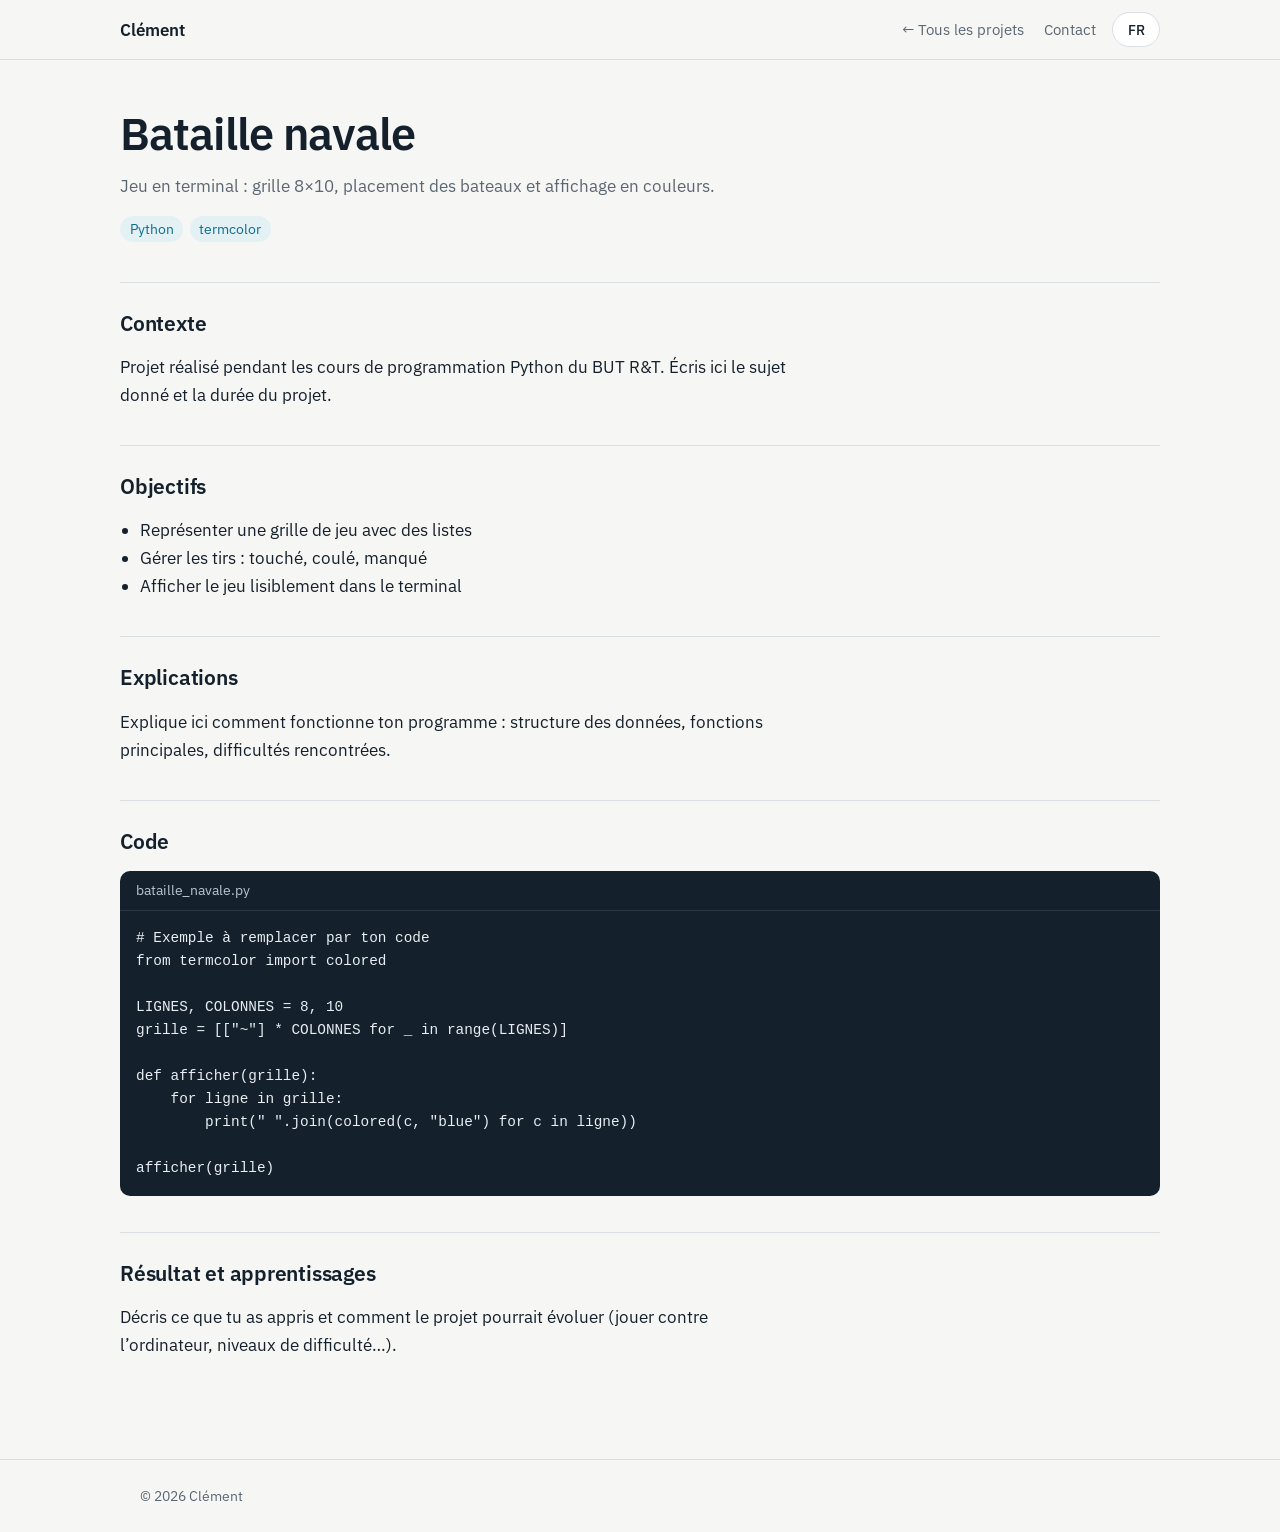
==== projet-bataille-navale.html @ 990f076f "troisième upload" ====
<!DOCTYPE html>
<html lang="fr" data-title-fr="Bataille navale – Clément" data-title-en="Battleship game – Clément">
<head>
<meta charset="utf-8">
<meta name="viewport" content="width=device-width, initial-scale=1">
<title>Bataille navale – Clément</title>
<link rel="preconnect" href="https://fonts.googleapis.com">
<link rel="preconnect" href="https://fonts.gstatic.com" crossorigin>
<link href="https://fonts.googleapis.com/css2?family=IBM+Plex+Sans:wght@400;500;600&display=swap" rel="stylesheet">
<link rel="stylesheet" href="style.css">
</head>
<body>

<header>
  <div class="wrap bar">
    <a class="logo" href="index.html">Clément</a>
    <nav aria-label="Navigation">
      <a href="index.html#projects"><span class="fr">← Tous les projets</span><span class="en">← All projects</span></a>
      <a href="index.html#contact">Contact</a>
    </nav>
    <button id="lang" type="button" aria-label="Passer en anglais / Switch to English">FR</button>
  </div>
</header>

<main class="wrap detail">

  <h1><span class="fr">Bataille navale</span><span class="en">Battleship game</span></h1>
  <p class="lead"><span class="fr">Jeu en terminal : grille 8×10, placement des bateaux et affichage en couleurs.</span><span class="en">Terminal game: 8×10 grid, ship placement and coloured output.</span></p>
  <ul class="tags"><li>Python</li><li>termcolor</li></ul>

  <div class="block">
    <h2><span class="fr">Contexte</span><span class="en">Context</span></h2>
    <p class="fr">Projet réalisé pendant les cours de programmation Python du BUT R&amp;T. Écris ici le sujet donné et la durée du projet.</p>
    <p class="en">Project built during the Python programming classes of the BUT R&amp;T. Write the assignment and duration here.</p>
  </div>

  <div class="block">
    <h2><span class="fr">Objectifs</span><span class="en">Goals</span></h2>
    <ul class="fr">
        <li>Représenter une grille de jeu avec des listes</li>
        <li>Gérer les tirs : touché, coulé, manqué</li>
        <li>Afficher le jeu lisiblement dans le terminal</li>
    </ul>
    <ul class="en">
        <li>Represent a game board with lists</li>
        <li>Handle shots: hit, sunk, missed</li>
        <li>Display the game clearly in the terminal</li>
    </ul>
  </div>

  <div class="block">
    <h2><span class="fr">Explications</span><span class="en">How it works</span></h2>
    <p class="fr">Explique ici comment fonctionne ton programme : structure des données, fonctions principales, difficultés rencontrées.</p>
    <p class="en">Explain here how your program works: data structures, main functions, difficulties you faced.</p>
    <!-- Pour ajouter une capture d’écran : <img src="images/capture.png" alt="Description"> -->
  </div>

  <div class="block">
    <h2>Code</h2>
    <!-- Colle ton code entre <pre><code> et </code></pre>.
         Si ton code contient &lt; ou &amp;, écris &amp;lt; et &amp;amp; à la place. -->
    <figure class="code">
      <figcaption>bataille_navale.py</figcaption>
      <pre><code># Exemple à remplacer par ton code
from termcolor import colored

LIGNES, COLONNES = 8, 10
grille = [["~"] * COLONNES for _ in range(LIGNES)]

def afficher(grille):
    for ligne in grille:
        print(" ".join(colored(c, "blue") for c in ligne))

afficher(grille)</code></pre>
    </figure>
  </div>

  <div class="block">
    <h2><span class="fr">Résultat et apprentissages</span><span class="en">Result and lessons learned</span></h2>
    <p class="fr">Décris ce que tu as appris et comment le projet pourrait évoluer (jouer contre l’ordinateur, niveaux de difficulté…).</p>
    <p class="en">Describe what you learned and how the project could evolve (playing against the computer, difficulty levels…).</p>
  </div>
</main>

<footer>
  <div class="wrap">© <span id="year"></span> Clément</div>
</footer>

<script src="script.js"></script>
</body>
</html>
---- style.css ----
/* ===== Palette : modifie ici les couleurs du site ===== */
:root{
  --paper:#F6F7F5; --card:#FFFFFF; --ink:#14202B; --muted:#5B6773;
  --line:#D9DEE3; --accent:#0F6E8C; --accent-soft:#E3F0F4;
  --maxw:1040px;
}
*{box-sizing:border-box}
html{-webkit-text-size-adjust:100%}
html{scroll-behavior:smooth;scroll-padding-top:5rem}
body{margin:0;background:var(--paper);color:var(--ink);
  font:400 1.0625rem/1.65 "IBM Plex Sans",system-ui,-apple-system,"Segoe UI",sans-serif}
a{color:var(--accent)}
a:focus-visible,button:focus-visible{outline:3px solid var(--accent);outline-offset:3px;border-radius:4px}
.wrap{max-width:var(--maxw);margin:0 auto;padding:0 1.25rem}

/* ===== Langue : un seul texte visible à la fois ===== */
html[lang="fr"] .en{display:none}
html[lang="en"] .fr{display:none}

/* ===== En-tête ===== */
header{position:sticky;top:0;z-index:10;background:rgba(246,247,245,.94);
  backdrop-filter:blur(6px);border-bottom:1px solid var(--line)}
.bar{display:flex;align-items:center;gap:1rem;padding:.75rem 0}
.logo{font-weight:600;text-decoration:none;color:var(--ink)}
nav{display:flex;align-items:center;gap:1.25rem;margin-left:auto}
nav a{text-decoration:none;color:var(--muted);font-size:.95rem}
nav a:hover{color:var(--ink)}
#lang{font:inherit;font-size:.9rem;font-weight:500;cursor:pointer;color:var(--ink);
  background:var(--card);border:1px solid var(--line);border-radius:999px;padding:.3rem .9rem}
#lang:hover{border-color:var(--accent);color:var(--accent)}

/* ===== Accueil ===== */
.hero{display:grid;grid-template-columns:1.2fr 1fr;gap:2rem;align-items:center;padding:4.5rem 0 3.5rem}
.hero h1{font-size:clamp(2.1rem,5vw,3.4rem);line-height:1.1;margin:0 0 1rem;font-weight:600;letter-spacing:-.02em}
.hero p{margin:0 0 1.75rem;color:var(--muted);max-width:34rem}
.btns{display:flex;flex-wrap:wrap;gap:.75rem}
.btn{display:inline-block;padding:.65rem 1.2rem;border-radius:8px;text-decoration:none;font-weight:500;
  border:1px solid var(--accent);color:var(--accent)}
.btn.primary{background:var(--accent);color:#fff}
.btn:hover{filter:brightness(.92)}
.topo{width:100%;height:auto}
.topo line{stroke:var(--line);stroke-width:2}
.topo circle.n{fill:var(--card);stroke:var(--accent);stroke-width:2.5}
.topo circle.hub{fill:var(--accent)}
.topo .packet{fill:var(--accent);offset-path:path("M50 60 L180 120 L250 180");
  animation:go 3.2s ease-in-out infinite}
@keyframes go{from{offset-distance:0%}to{offset-distance:100%}}

/* ===== Sections ===== */
section{padding:3.5rem 0;border-top:1px solid var(--line)}
/* bandes alternées : chaque section est bien séparée de la suivante */
section:nth-of-type(even){background:var(--card)}
h2{font-size:1.6rem;margin:0 0 1.5rem;font-weight:600;letter-spacing:-.01em}
.about p{margin:0 0 1rem;max-width:42rem}

.skills{display:grid;grid-template-columns:repeat(auto-fit,minmax(min(100%,200px),1fr));gap:1.5rem}
.skills h3{font-size:1rem;margin:0 0 .5rem;color:var(--accent)}
.skills ul{margin:0;padding-left:1.1rem;color:var(--muted)}

/* ===== Projets ===== */
.projects{display:grid;grid-template-columns:repeat(auto-fill,minmax(min(100%,290px),1fr));gap:1.25rem}
.project{background:var(--card);border:1px solid var(--line);border-radius:10px;padding:1.4rem;
  display:flex;flex-direction:column}
.project h3{margin:0 0 .5rem;font-size:1.15rem}
.project p{margin:0 0 1rem;color:var(--muted);font-size:1rem}
.tags{list-style:none;margin:auto 0 1rem;padding:0;display:flex;flex-wrap:wrap;gap:.4rem}
.tags li{background:var(--accent-soft);color:var(--accent);font-size:.85rem;padding:.1rem .6rem;border-radius:999px}
.project a{font-weight:500;font-size:.95rem}

/* ===== Contact & pied de page ===== */
.contact ul{list-style:none;margin:0;padding:0;display:grid;gap:.75rem}
.contact li{overflow-wrap:anywhere}
footer{border-top:1px solid var(--line);padding:1.5rem 0;color:var(--muted);font-size:.9rem}

/* ===== Mobile ===== */
@media (max-width:760px){
  html{scroll-padding-top:6.5rem}
  .bar{display:grid;grid-template-columns:1fr auto;grid-template-areas:"logo lang" "nav nav";
    gap:.25rem 1rem;padding:.6rem 0 0}
  .logo{grid-area:logo;font-size:1.1rem}
  #lang{grid-area:lang;min-width:3rem;min-height:2.5rem}
  nav{grid-area:nav;margin:0;gap:1.5rem;overflow-x:auto;white-space:nowrap;scrollbar-width:none}
  nav::-webkit-scrollbar{display:none}
  nav a{padding:.6rem 0;font-size:1rem}
  .hero{grid-template-columns:1fr;gap:1.5rem;padding:2rem 0 2.5rem}
  .topo{max-width:260px;margin:0 auto;order:-1}
  .hero h1{font-size:2rem}
  .btns .btn{flex:1 1 100%;text-align:center;padding:.8rem 1rem}
  section{padding:2.5rem 0}
  h2{font-size:1.4rem;margin-bottom:1.25rem}
  .project{padding:1.2rem}
}
/* ===== Page détail d'un projet ===== */
.detail{padding:3rem 0 4rem}
.detail h1{font-size:clamp(1.9rem,4.5vw,2.8rem);line-height:1.15;margin:0 0 .75rem;font-weight:600;letter-spacing:-.02em}
.lead{color:var(--muted);max-width:42rem;margin:0 0 1rem}
.detail .tags{margin:0 0 2.5rem}
.block{margin:0 0 2.25rem;padding-top:1.5rem;border-top:1px solid var(--line)}
.block h2{font-size:1.3rem;margin:0 0 .75rem}
.block p,.block ul{max-width:42rem;margin:0 0 1rem}
.block ul{padding-left:1.25rem}
.code{margin:0 0 1rem;border-radius:10px;overflow:hidden;background:#14202B}
.code figcaption{padding:.5rem 1rem;font-size:.85rem;color:#B8C4CE;border-bottom:1px solid #2A3846}
.code pre{margin:0;padding:1rem;overflow-x:auto;color:#E8EEF2;
  font:400 .9rem/1.6 ui-monospace,SFMono-Regular,Menlo,Consolas,monospace;tab-size:4}
.detail img{max-width:100%;height:auto;border-radius:8px;border:1px solid var(--line)}
@media (max-width:760px){.detail{padding:2rem 0 3rem}.code pre{font-size:.82rem}}
@media (prefers-reduced-motion:reduce){.topo .packet{animation:none;offset-distance:50%}}
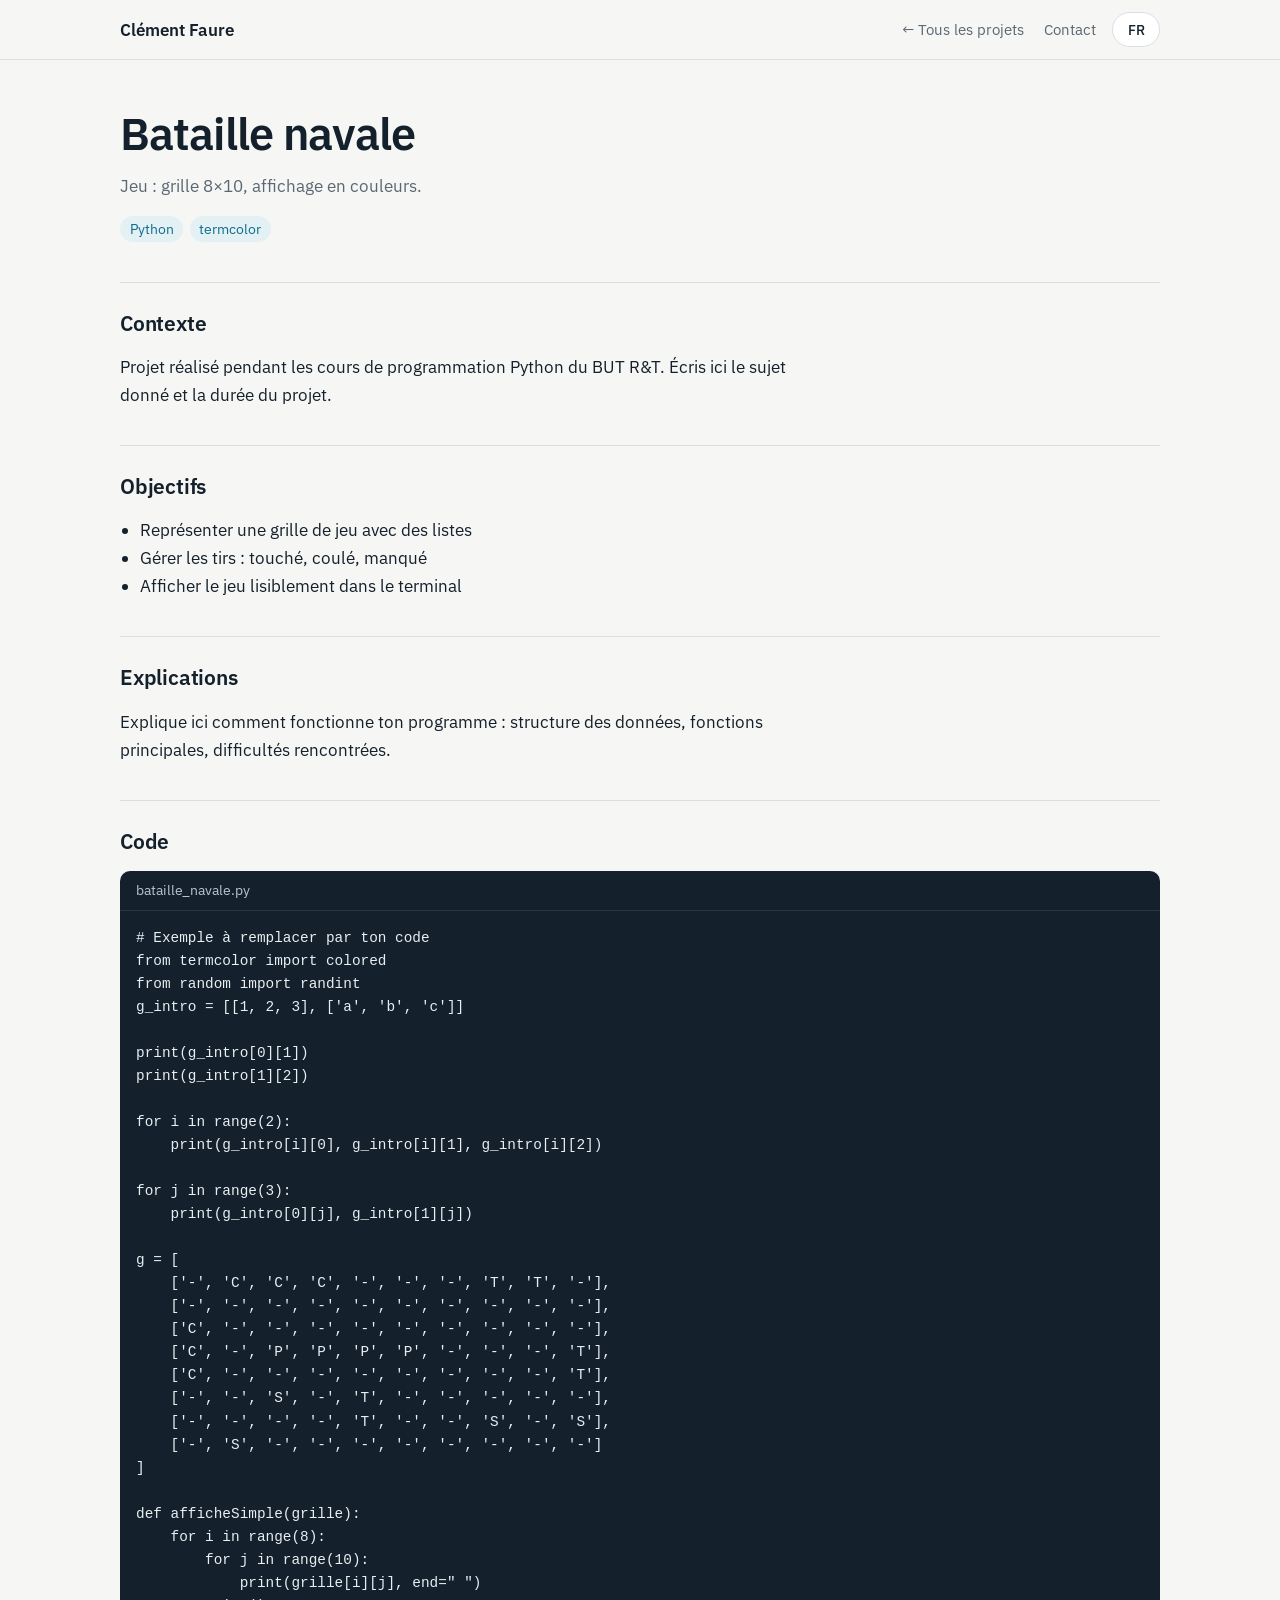
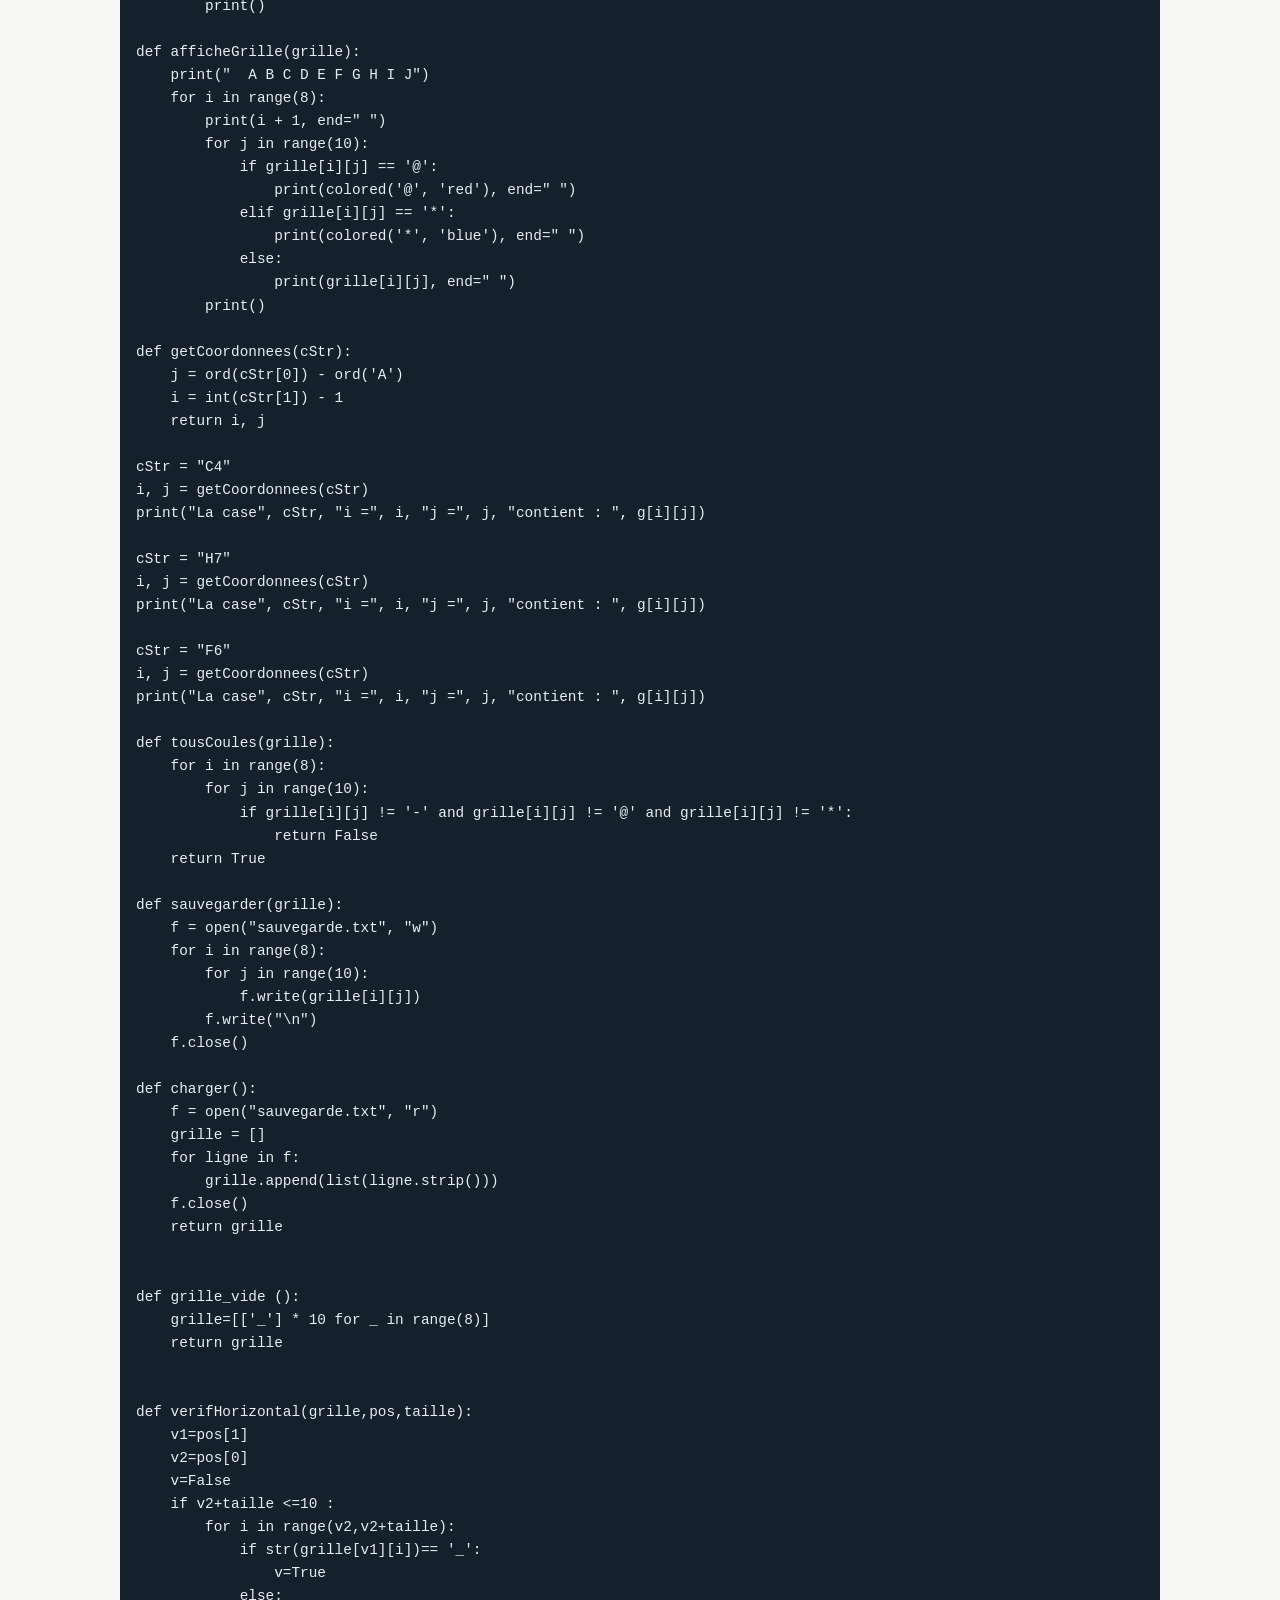
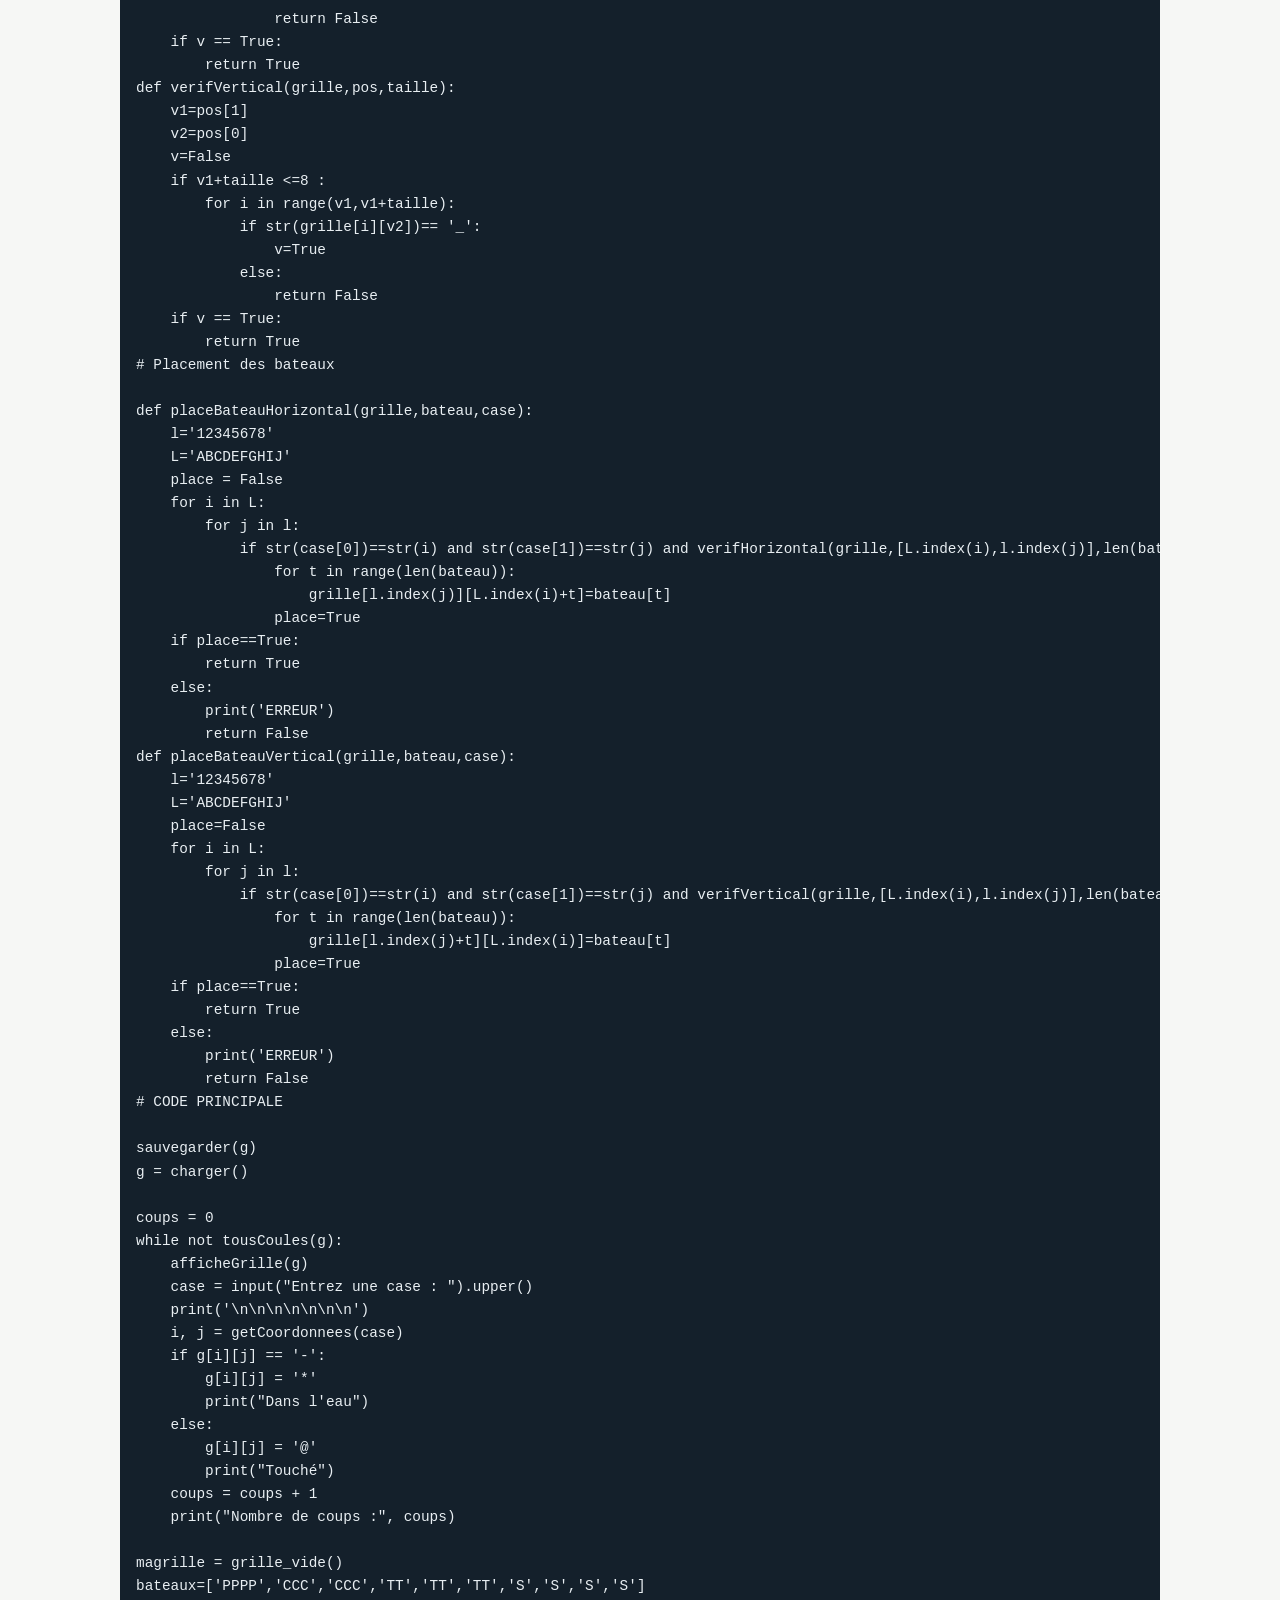
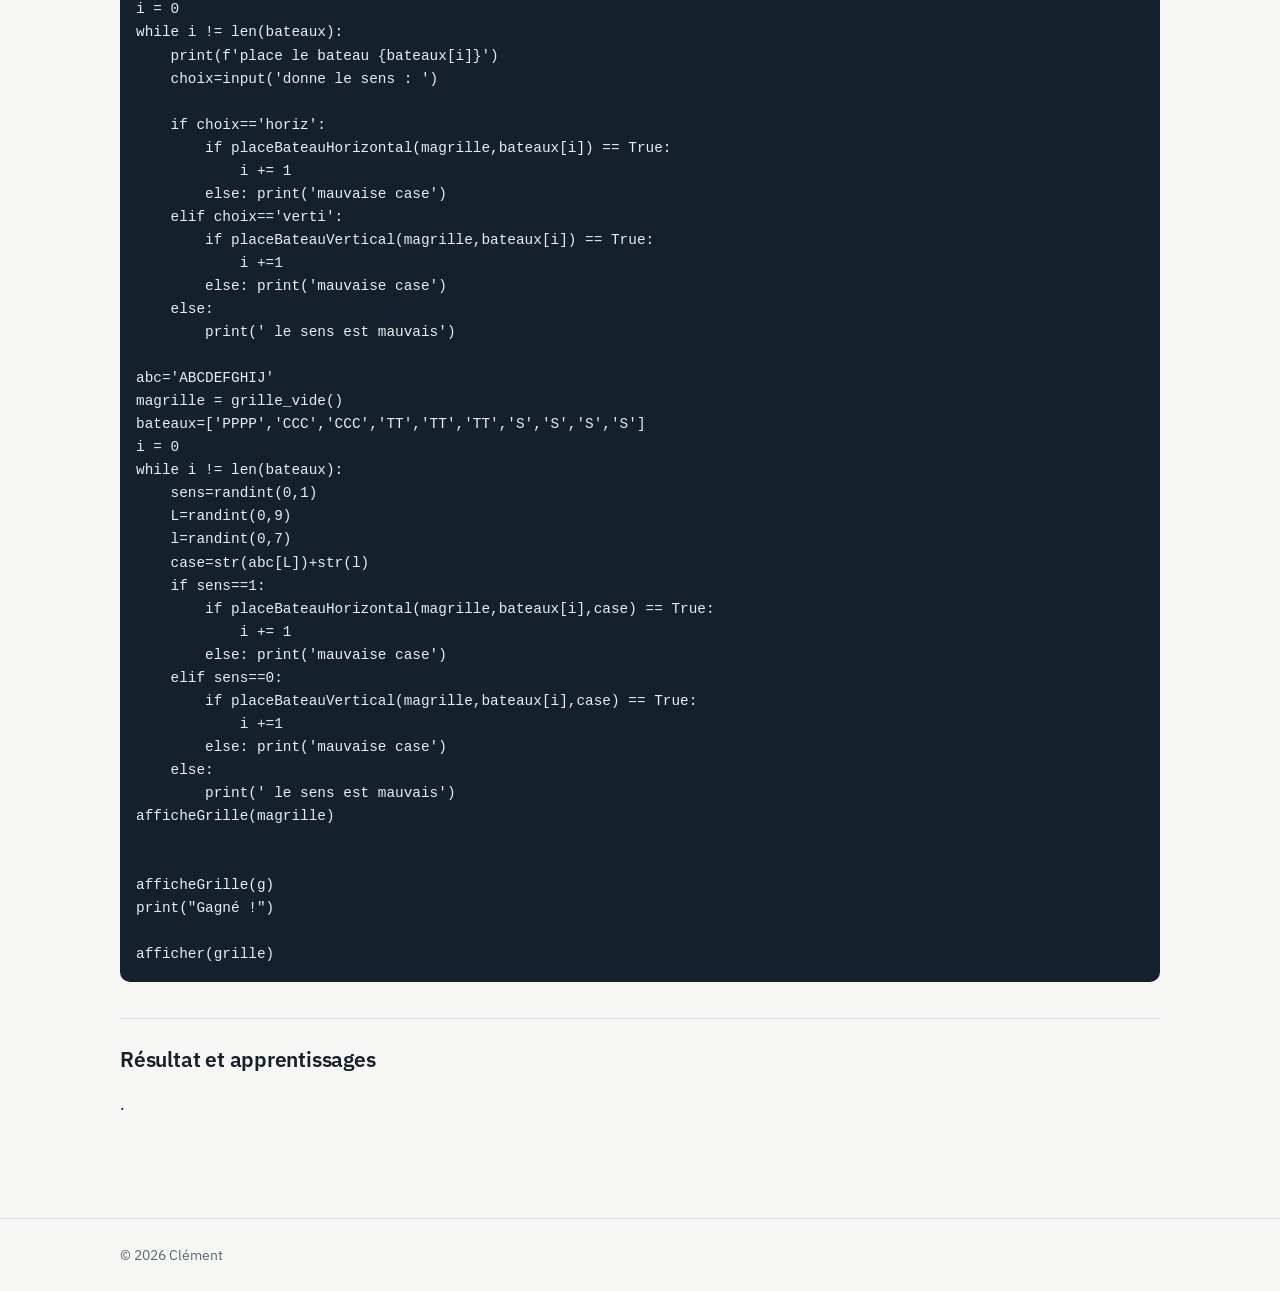
==== commit 0687f7ca: "Revise project title and description in HTML Updated the project description and improved code examp" ====
--- a/projet-bataille-navale.html
+++ b/projet-bataille-navale.html
@@ -13,7 +13,7 @@
 
 <header>
   <div class="wrap bar">
-    <a class="logo" href="index.html">Clément</a>
+    <a class="logo" href="index.html">Clément Faure</a>
     <nav aria-label="Navigation">
       <a href="index.html#projects"><span class="fr">← Tous les projets</span><span class="en">← All projects</span></a>
       <a href="index.html#contact">Contact</a>
@@ -25,7 +25,7 @@
 <main class="wrap detail">
 
   <h1><span class="fr">Bataille navale</span><span class="en">Battleship game</span></h1>
-  <p class="lead"><span class="fr">Jeu en terminal : grille 8×10, placement des bateaux et affichage en couleurs.</span><span class="en">Terminal game: 8×10 grid, ship placement and coloured output.</span></p>
+  <p class="lead"><span class="fr">Jeu : grille 8×10, affichage en couleurs.</span><span class="en">Terminal game: 8×10 grid,coloured output.</span></p>
   <ul class="tags"><li>Python</li><li>termcolor</li></ul>
 
   <div class="block">
@@ -63,13 +63,212 @@
       <figcaption>bataille_navale.py</figcaption>
       <pre><code># Exemple à remplacer par ton code
 from termcolor import colored
-
-LIGNES, COLONNES = 8, 10
-grille = [["~"] * COLONNES for _ in range(LIGNES)]
-
-def afficher(grille):
-    for ligne in grille:
-        print(" ".join(colored(c, "blue") for c in ligne))
+from random import randint
+g_intro = [[1, 2, 3], ['a', 'b', 'c']]
+
+print(g_intro[0][1])
+print(g_intro[1][2])
+
+for i in range(2):
+    print(g_intro[i][0], g_intro[i][1], g_intro[i][2])
+
+for j in range(3):
+    print(g_intro[0][j], g_intro[1][j])
+
+g = [
+    ['-', 'C', 'C', 'C', '-', '-', '-', 'T', 'T', '-'],
+    ['-', '-', '-', '-', '-', '-', '-', '-', '-', '-'],
+    ['C', '-', '-', '-', '-', '-', '-', '-', '-', '-'],
+    ['C', '-', 'P', 'P', 'P', 'P', '-', '-', '-', 'T'],
+    ['C', '-', '-', '-', '-', '-', '-', '-', '-', 'T'],
+    ['-', '-', 'S', '-', 'T', '-', '-', '-', '-', '-'],
+    ['-', '-', '-', '-', 'T', '-', '-', 'S', '-', 'S'],
+    ['-', 'S', '-', '-', '-', '-', '-', '-', '-', '-']
+]
+
+def afficheSimple(grille):
+    for i in range(8):
+        for j in range(10):
+            print(grille[i][j], end=" ")
+        print()
+
+def afficheGrille(grille):
+    print("  A B C D E F G H I J")
+    for i in range(8):
+        print(i + 1, end=" ")
+        for j in range(10):
+            if grille[i][j] == '@':
+                print(colored('@', 'red'), end=" ")
+            elif grille[i][j] == '*':
+                print(colored('*', 'blue'), end=" ")
+            else:
+                print(grille[i][j], end=" ")
+        print()
+
+def getCoordonnees(cStr):
+    j = ord(cStr[0]) - ord('A')
+    i = int(cStr[1]) - 1
+    return i, j
+
+cStr = "C4"
+i, j = getCoordonnees(cStr)
+print("La case", cStr, "i =", i, "j =", j, "contient : ", g[i][j])
+
+cStr = "H7"
+i, j = getCoordonnees(cStr)
+print("La case", cStr, "i =", i, "j =", j, "contient : ", g[i][j])
+
+cStr = "F6"
+i, j = getCoordonnees(cStr)
+print("La case", cStr, "i =", i, "j =", j, "contient : ", g[i][j])
+
+def tousCoules(grille):
+    for i in range(8):
+        for j in range(10):
+            if grille[i][j] != '-' and grille[i][j] != '@' and grille[i][j] != '*':
+                return False
+    return True
+
+def sauvegarder(grille):
+    f = open("sauvegarde.txt", "w")
+    for i in range(8):
+        for j in range(10):
+            f.write(grille[i][j])
+        f.write("\n")
+    f.close()
+
+def charger():
+    f = open("sauvegarde.txt", "r")
+    grille = []
+    for ligne in f:
+        grille.append(list(ligne.strip()))
+    f.close()
+    return grille
+    
+    
+def grille_vide ():
+    grille=[['_'] * 10 for _ in range(8)]
+    return grille
+
+
+def verifHorizontal(grille,pos,taille):
+    v1=pos[1]
+    v2=pos[0]
+    v=False
+    if v2+taille <=10 :
+        for i in range(v2,v2+taille):
+            if str(grille[v1][i])== '_':
+                v=True
+            else: 
+                return False
+    if v == True:
+        return True
+def verifVertical(grille,pos,taille):
+    v1=pos[1]
+    v2=pos[0]
+    v=False
+    if v1+taille <=8 :
+        for i in range(v1,v1+taille):
+            if str(grille[i][v2])== '_':
+                v=True
+            else: 
+                return False
+    if v == True:
+        return True
+# Placement des bateaux
+
+def placeBateauHorizontal(grille,bateau,case):
+    l='12345678'
+    L='ABCDEFGHIJ'
+    place = False
+    for i in L:
+        for j in l:
+            if str(case[0])==str(i) and str(case[1])==str(j) and verifHorizontal(grille,[L.index(i),l.index(j)],len(bateau))==True:
+                for t in range(len(bateau)):
+                    grille[l.index(j)][L.index(i)+t]=bateau[t]
+                place=True
+    if place==True:
+        return True
+    else:
+        print('ERREUR')
+        return False
+def placeBateauVertical(grille,bateau,case):
+    l='12345678'
+    L='ABCDEFGHIJ'
+    place=False
+    for i in L:
+        for j in l:
+            if str(case[0])==str(i) and str(case[1])==str(j) and verifVertical(grille,[L.index(i),l.index(j)],len(bateau))==True:
+                for t in range(len(bateau)):
+                    grille[l.index(j)+t][L.index(i)]=bateau[t]
+                place=True
+    if place==True:
+        return True
+    else:
+        print('ERREUR')
+        return False
+# CODE PRINCIPALE
+
+sauvegarder(g)
+g = charger()
+
+coups = 0
+while not tousCoules(g):
+    afficheGrille(g)
+    case = input("Entrez une case : ").upper()
+    print('\n\n\n\n\n\n\n')
+    i, j = getCoordonnees(case)
+    if g[i][j] == '-':
+        g[i][j] = '*'
+        print("Dans l'eau")
+    else:
+        g[i][j] = '@'
+        print("Touché")
+    coups = coups + 1
+    print("Nombre de coups :", coups)
+
+magrille = grille_vide()
+bateaux=['PPPP','CCC','CCC','TT','TT','TT','S','S','S','S']
+i = 0
+while i != len(bateaux):
+    print(f'place le bateau {bateaux[i]}')
+    choix=input('donne le sens : ')
+    
+    if choix=='horiz':
+        if placeBateauHorizontal(magrille,bateaux[i]) == True:
+            i += 1
+        else: print('mauvaise case')
+    elif choix=='verti':
+        if placeBateauVertical(magrille,bateaux[i]) == True:
+            i +=1
+        else: print('mauvaise case')
+    else:
+        print(' le sens est mauvais')
+
+abc='ABCDEFGHIJ'
+magrille = grille_vide()
+bateaux=['PPPP','CCC','CCC','TT','TT','TT','S','S','S','S']
+i = 0
+while i != len(bateaux):
+    sens=randint(0,1)
+    L=randint(0,9)
+    l=randint(0,7)
+    case=str(abc[L])+str(l)
+    if sens==1:
+        if placeBateauHorizontal(magrille,bateaux[i],case) == True:
+            i += 1
+        else: print('mauvaise case')
+    elif sens==0:
+        if placeBateauVertical(magrille,bateaux[i],case) == True:
+            i +=1
+        else: print('mauvaise case')
+    else:
+        print(' le sens est mauvais')   
+afficheGrille(magrille)
+
+
+afficheGrille(g)
+print("Gagné !")
 
 afficher(grille)</code></pre>
     </figure>
@@ -77,7 +276,7 @@
 
   <div class="block">
     <h2><span class="fr">Résultat et apprentissages</span><span class="en">Result and lessons learned</span></h2>
-    <p class="fr">Décris ce que tu as appris et comment le projet pourrait évoluer (jouer contre l’ordinateur, niveaux de difficulté…).</p>
+    <p class="fr">.</p>
     <p class="en">Describe what you learned and how the project could evolve (playing against the computer, difficulty levels…).</p>
   </div>
 </main>
--- a/style.css
+++ b/style.css
@@ -2,7 +2,7 @@
 :root{
   --paper:#F6F7F5; --card:#FFFFFF; --ink:#14202B; --muted:#5B6773;
   --line:#D9DEE3; --accent:#0F6E8C; --accent-soft:#E3F0F4;
-  --maxw:1040px;
+  --maxw:1040px; --gutter:1.25rem;
 }
 *{box-sizing:border-box}
 html{-webkit-text-size-adjust:100%}
@@ -11,7 +11,7 @@
   font:400 1.0625rem/1.65 "IBM Plex Sans",system-ui,-apple-system,"Segoe UI",sans-serif}
 a{color:var(--accent)}
 a:focus-visible,button:focus-visible{outline:3px solid var(--accent);outline-offset:3px;border-radius:4px}
-.wrap{max-width:var(--maxw);margin:0 auto;padding:0 1.25rem}
+.wrap{width:min(var(--maxw),100% - 2 * var(--gutter));margin-inline:auto;padding-inline:0}
 
 /* ===== Langue : un seul texte visible à la fois ===== */
 html[lang="fr"] .en{display:none}
@@ -20,7 +20,7 @@
 /* ===== En-tête ===== */
 header{position:sticky;top:0;z-index:10;background:rgba(246,247,245,.94);
   backdrop-filter:blur(6px);border-bottom:1px solid var(--line)}
-.bar{display:flex;align-items:center;gap:1rem;padding:.75rem 0}
+.bar{display:flex;align-items:center;gap:1rem;padding-block:.75rem}
 .logo{font-weight:600;text-decoration:none;color:var(--ink)}
 nav{display:flex;align-items:center;gap:1.25rem;margin-left:auto}
 nav a{text-decoration:none;color:var(--muted);font-size:.95rem}
@@ -30,7 +30,7 @@
 #lang:hover{border-color:var(--accent);color:var(--accent)}
 
 /* ===== Accueil ===== */
-.hero{display:grid;grid-template-columns:1.2fr 1fr;gap:2rem;align-items:center;padding:4.5rem 0 3.5rem}
+.hero{display:grid;grid-template-columns:1.2fr 1fr;gap:2rem;align-items:center;padding-block:4.5rem 3.5rem}
 .hero h1{font-size:clamp(2.1rem,5vw,3.4rem);line-height:1.1;margin:0 0 1rem;font-weight:600;letter-spacing:-.02em}
 .hero p{margin:0 0 1.75rem;color:var(--muted);max-width:34rem}
 .btns{display:flex;flex-wrap:wrap;gap:.75rem}
@@ -55,7 +55,14 @@
 
 .skills{display:grid;grid-template-columns:repeat(auto-fit,minmax(min(100%,200px),1fr));gap:1.5rem}
 .skills h3{font-size:1rem;margin:0 0 .5rem;color:var(--accent)}
-.skills ul{margin:0;padding-left:1.1rem;color:var(--muted)}
+.skills ul{margin:0;padding:0;list-style:none}
+.skills li{display:flex;flex-direction:column;gap:.35rem;margin:0 0 .9rem;color:var(--ink);font-size:1rem}
+.legend{margin:-.75rem 0 1.5rem;color:var(--muted);font-size:.95rem}
+/* 5 points de niveau : --lvl (0 à 5) est défini dans le HTML */
+.dots{display:block;width:5.5rem;height:.6rem;
+  background:linear-gradient(to right,var(--accent) calc(var(--lvl) * 20%),#CBD3DA 0);
+  -webkit-mask:radial-gradient(circle closest-side,#000 96%,transparent 100%) 0 0/20% 100% repeat-x;
+  mask:radial-gradient(circle closest-side,#000 96%,transparent 100%) 0 0/20% 100% repeat-x}
 
 /* ===== Projets ===== */
 .projects{display:grid;grid-template-columns:repeat(auto-fill,minmax(min(100%,290px),1fr));gap:1.25rem}
@@ -74,24 +81,30 @@
 
 /* ===== Mobile ===== */
 @media (max-width:760px){
+  :root{--gutter:1.75rem}
+  body{font-size:1rem;line-height:1.6;overflow-wrap:break-word}
+  p,li{hyphens:auto}
   html{scroll-padding-top:6.5rem}
   .bar{display:grid;grid-template-columns:1fr auto;grid-template-areas:"logo lang" "nav nav";
-    gap:.25rem 1rem;padding:.6rem 0 0}
+    gap:.25rem 1rem;padding-block:.6rem 0}
   .logo{grid-area:logo;font-size:1.1rem}
   #lang{grid-area:lang;min-width:3rem;min-height:2.5rem}
-  nav{grid-area:nav;margin:0;gap:1.5rem;overflow-x:auto;white-space:nowrap;scrollbar-width:none}
-  nav::-webkit-scrollbar{display:none}
-  nav a{padding:.6rem 0;font-size:1rem}
-  .hero{grid-template-columns:1fr;gap:1.5rem;padding:2rem 0 2.5rem}
+  nav{grid-area:nav;margin:0;flex-wrap:wrap;gap:0 1.25rem}
+  nav a{padding:.55rem 0;font-size:1rem}
+  .hero{grid-template-columns:1fr;gap:1.5rem;padding-block:2rem 2.5rem}
   .topo{max-width:260px;margin:0 auto;order:-1}
-  .hero h1{font-size:2rem}
+  .hero h1{font-size:1.9rem}
+  .hero p{font-size:1.05rem}
+  .skills h3,.project h3{font-size:1.1rem}
+  .skills{gap:1.25rem}
+  footer{font-size:.85rem}
   .btns .btn{flex:1 1 100%;text-align:center;padding:.8rem 1rem}
   section{padding:2.5rem 0}
   h2{font-size:1.4rem;margin-bottom:1.25rem}
   .project{padding:1.2rem}
 }
 /* ===== Page détail d'un projet ===== */
-.detail{padding:3rem 0 4rem}
+.detail{padding-block:3rem 4rem}
 .detail h1{font-size:clamp(1.9rem,4.5vw,2.8rem);line-height:1.15;margin:0 0 .75rem;font-weight:600;letter-spacing:-.02em}
 .lead{color:var(--muted);max-width:42rem;margin:0 0 1rem}
 .detail .tags{margin:0 0 2.5rem}
@@ -104,5 +117,30 @@
 .code pre{margin:0;padding:1rem;overflow-x:auto;color:#E8EEF2;
   font:400 .9rem/1.6 ui-monospace,SFMono-Regular,Menlo,Consolas,monospace;tab-size:4}
 .detail img{max-width:100%;height:auto;border-radius:8px;border:1px solid var(--line)}
-@media (max-width:760px){.detail{padding:2rem 0 3rem}.code pre{font-size:.82rem}}
-@media (prefers-reduced-motion:reduce){.topo .packet{animation:none;offset-distance:50%}}
+@media (max-width:760px){.detail{padding-block:2rem 3rem}.code pre{font-size:.82rem}}
+/* ===== Animations des boutons (déclenchées par script.js) ===== */
+.btn,#lang{position:relative;overflow:hidden;-webkit-tap-highlight-color:transparent;
+  transition:transform .15s ease,box-shadow .2s ease,background-color .2s,border-color .2s,color .2s}
+.btn:hover,#lang:hover{transform:translateY(-2px);box-shadow:0 6px 16px rgba(15,110,140,.18)}
+.btn:active,#lang:active{transform:scale(.96);box-shadow:none}
+.ripple{position:absolute;border-radius:50%;background:currentColor;opacity:.25;
+  transform:scale(0);animation:ripple .55s ease-out;pointer-events:none}
+.btn.primary .ripple{background:#fff;opacity:.4}
+@keyframes ripple{to{transform:scale(1);opacity:0}}
+#lang.flip{animation:flip .4s ease}
+@keyframes flip{0%{transform:rotateX(0)}50%{transform:rotateX(90deg)}100%{transform:rotateX(0)}}
+body.swap main{animation:swap .4s ease}
+@keyframes swap{from{opacity:.15;transform:translateY(6px)}to{opacity:1;transform:none}}
+.project a::after{content:" →";display:inline-block;transition:transform .2s ease}
+.project a:hover::after{transform:translateX(4px)}
+nav a{position:relative}
+nav a::after{content:"";position:absolute;left:0;right:0;bottom:.25rem;height:2px;background:var(--accent);
+  transform:scaleX(0);transform-origin:left;transition:transform .25s ease}
+nav a:hover::after{transform:scaleX(1)}
+@media (prefers-reduced-motion:reduce){
+  .btn,#lang,.project a::after,nav a::after{transition:none}
+  .btn:hover,#lang:hover,.btn:active,#lang:active{transform:none}
+  .ripple{display:none}
+  #lang.flip,body.swap main{animation:none}
+}
+@media (prefers-reduced-motion:reduce){.topo .packet{animation:none;offset-distance:50%}}
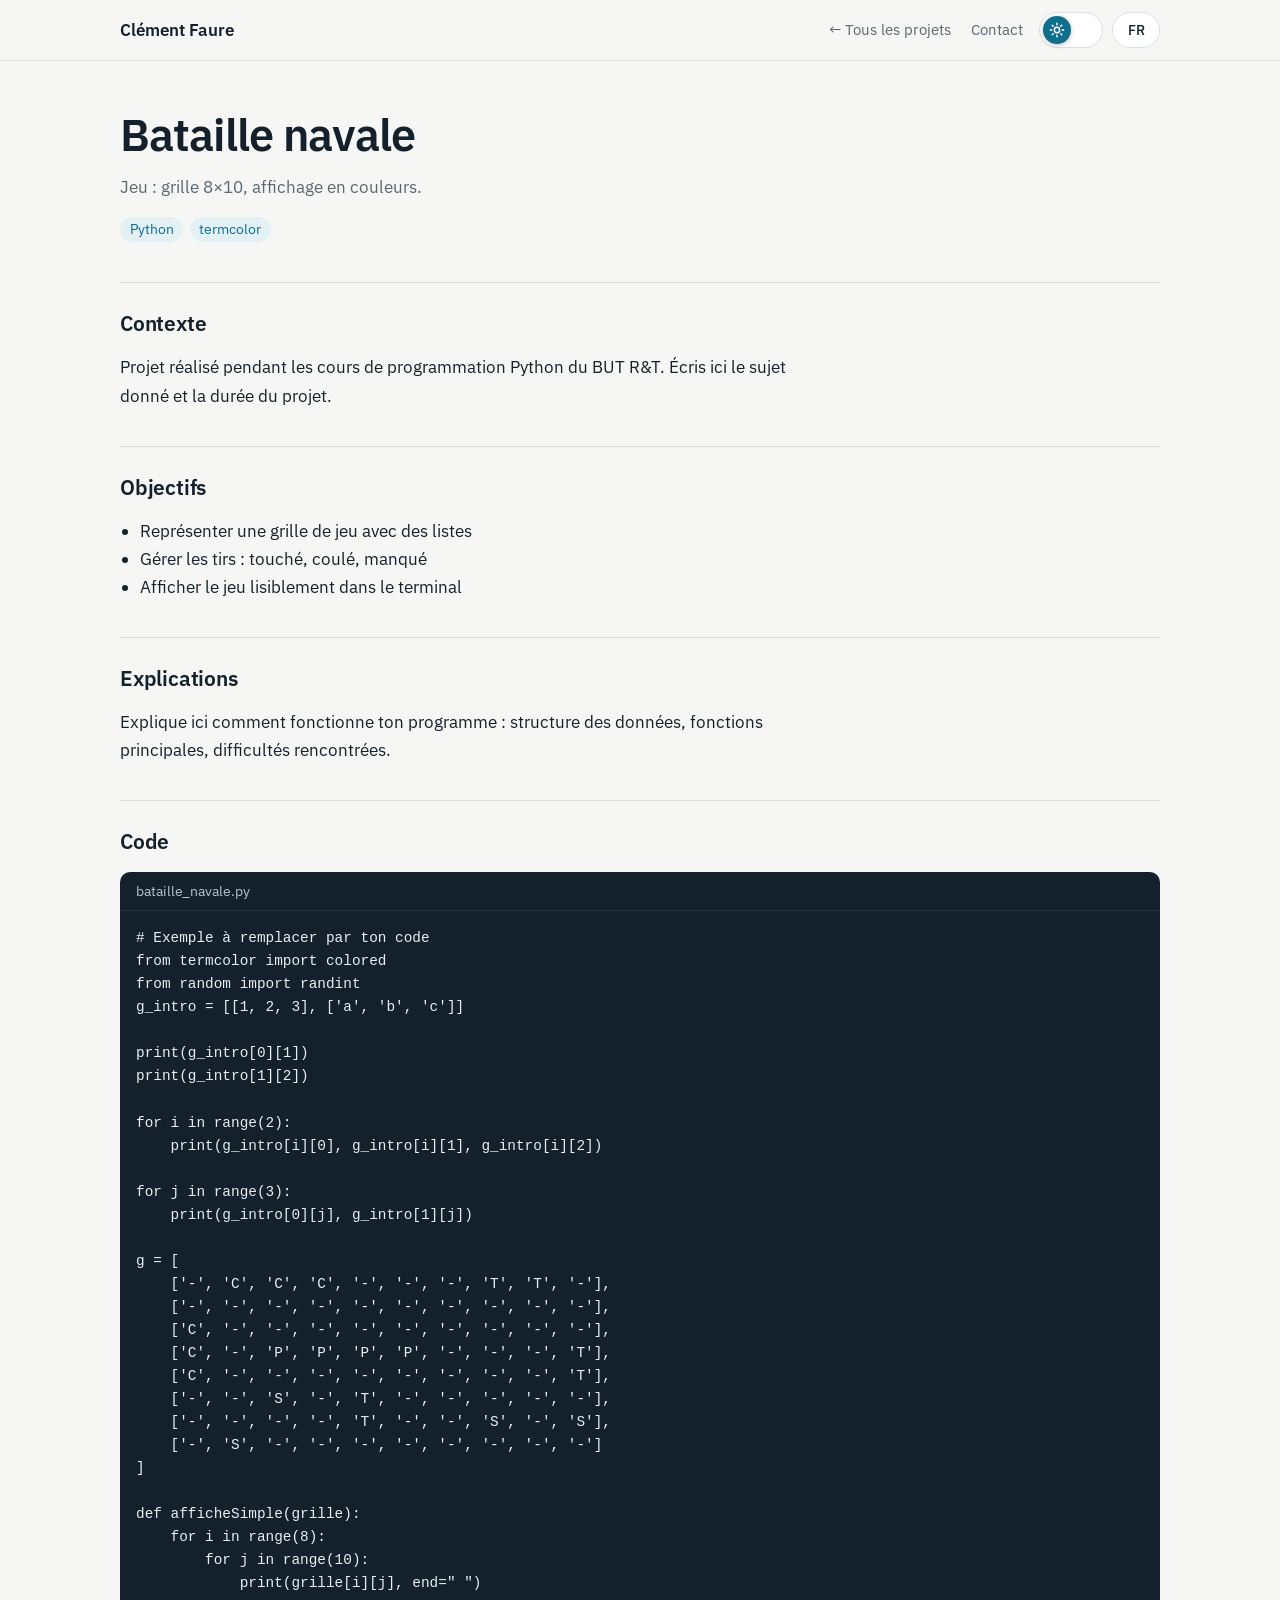
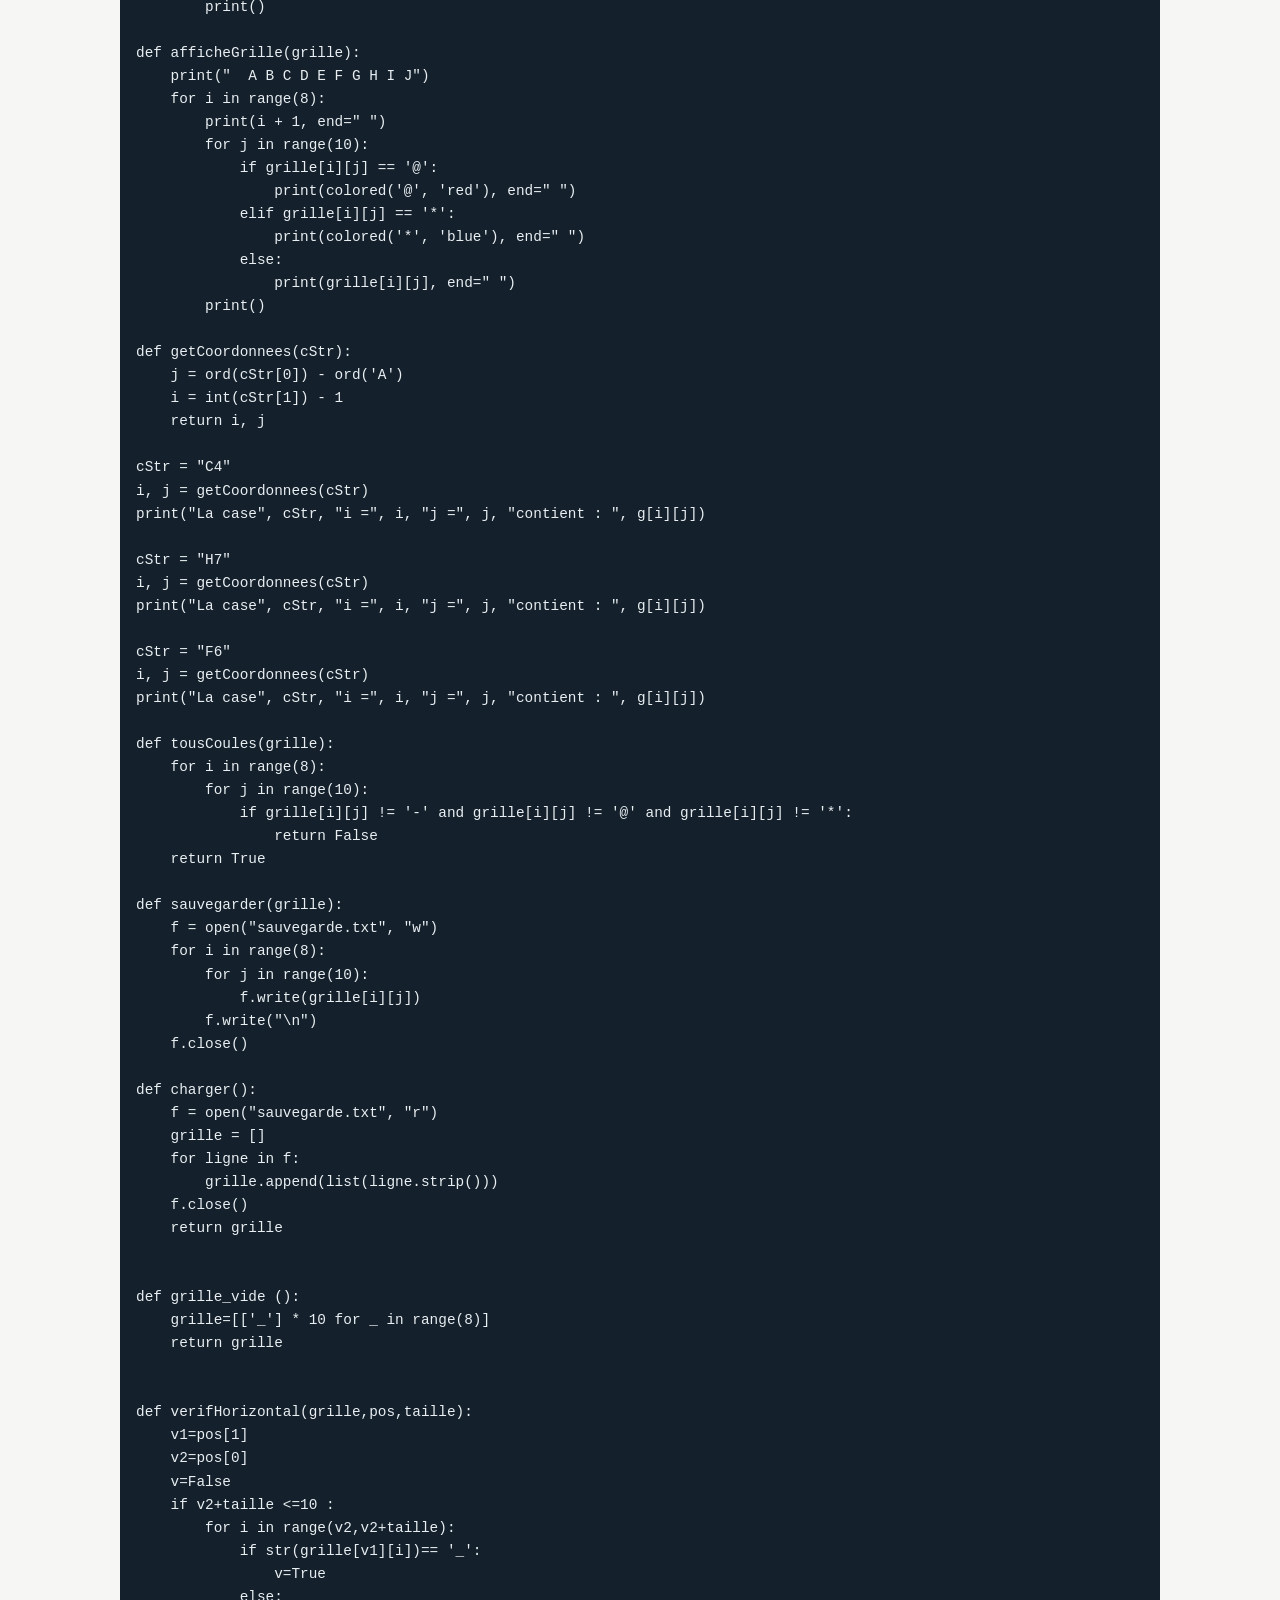
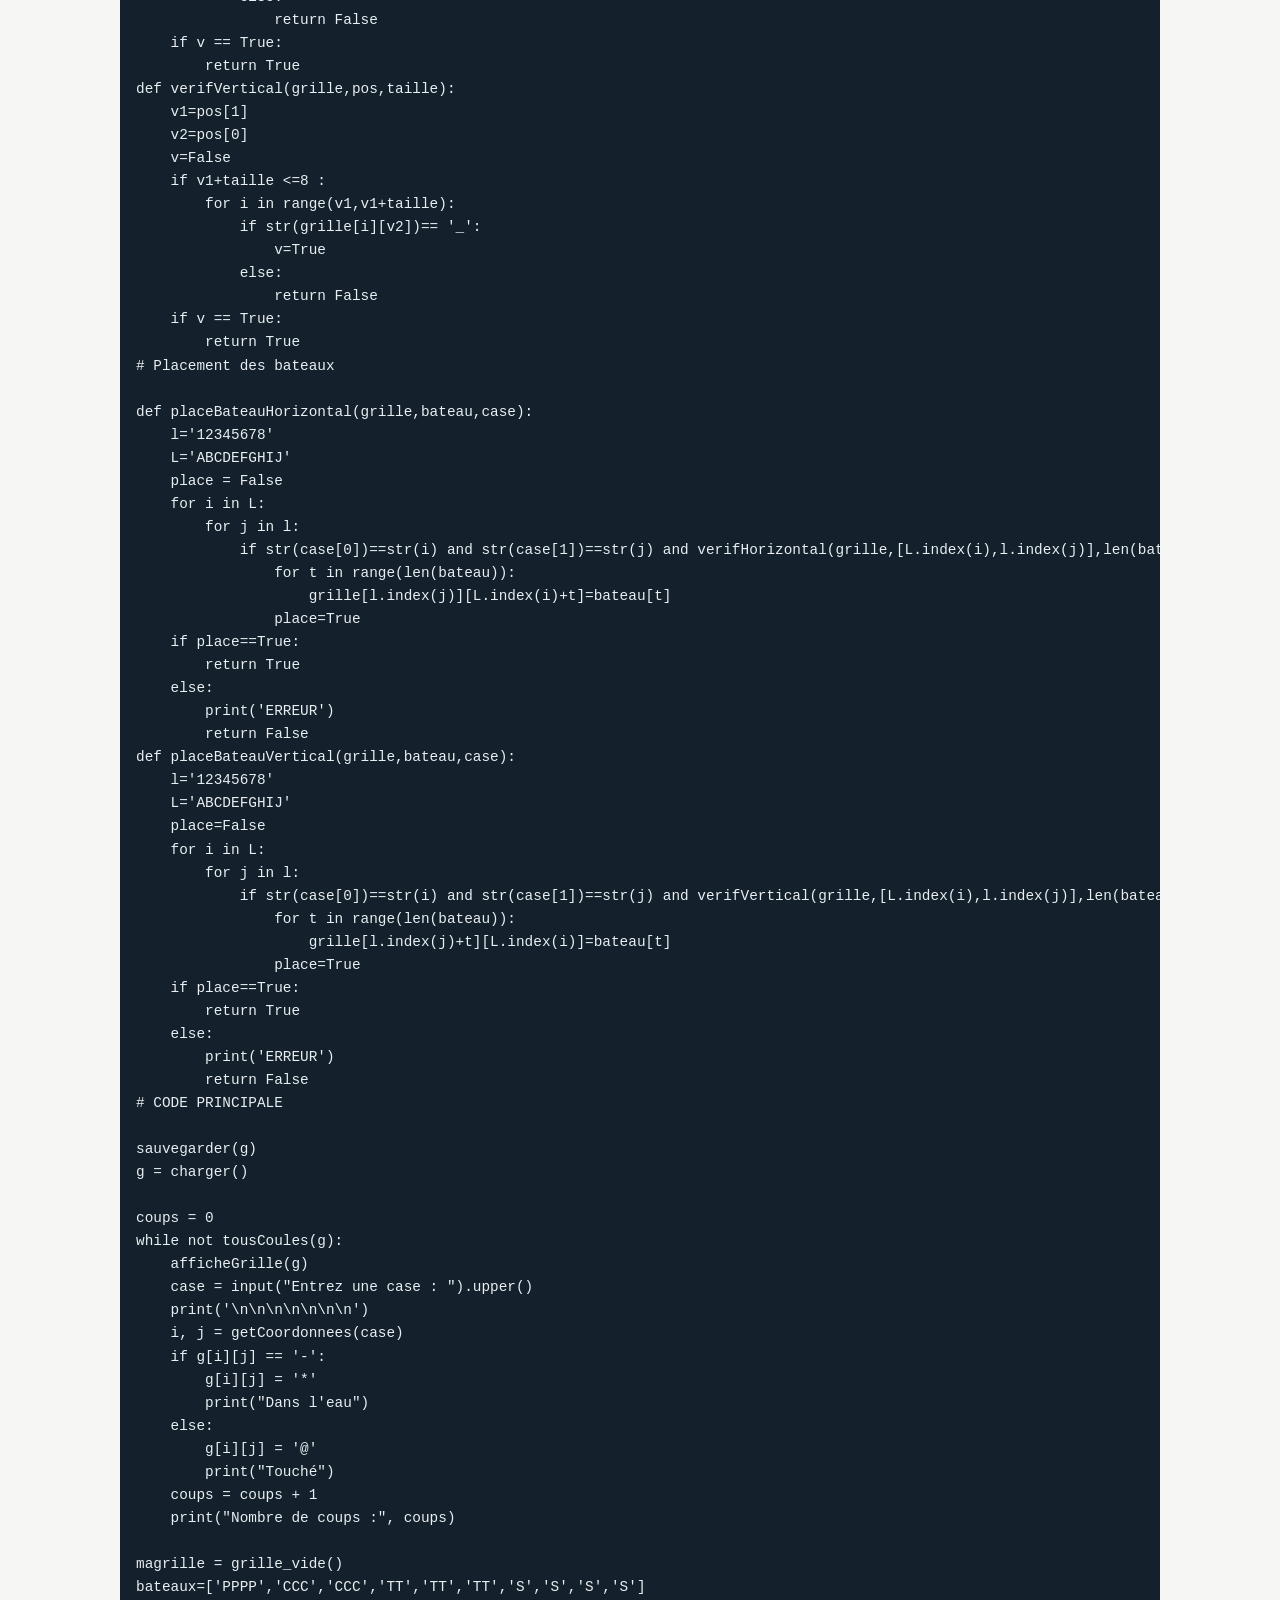
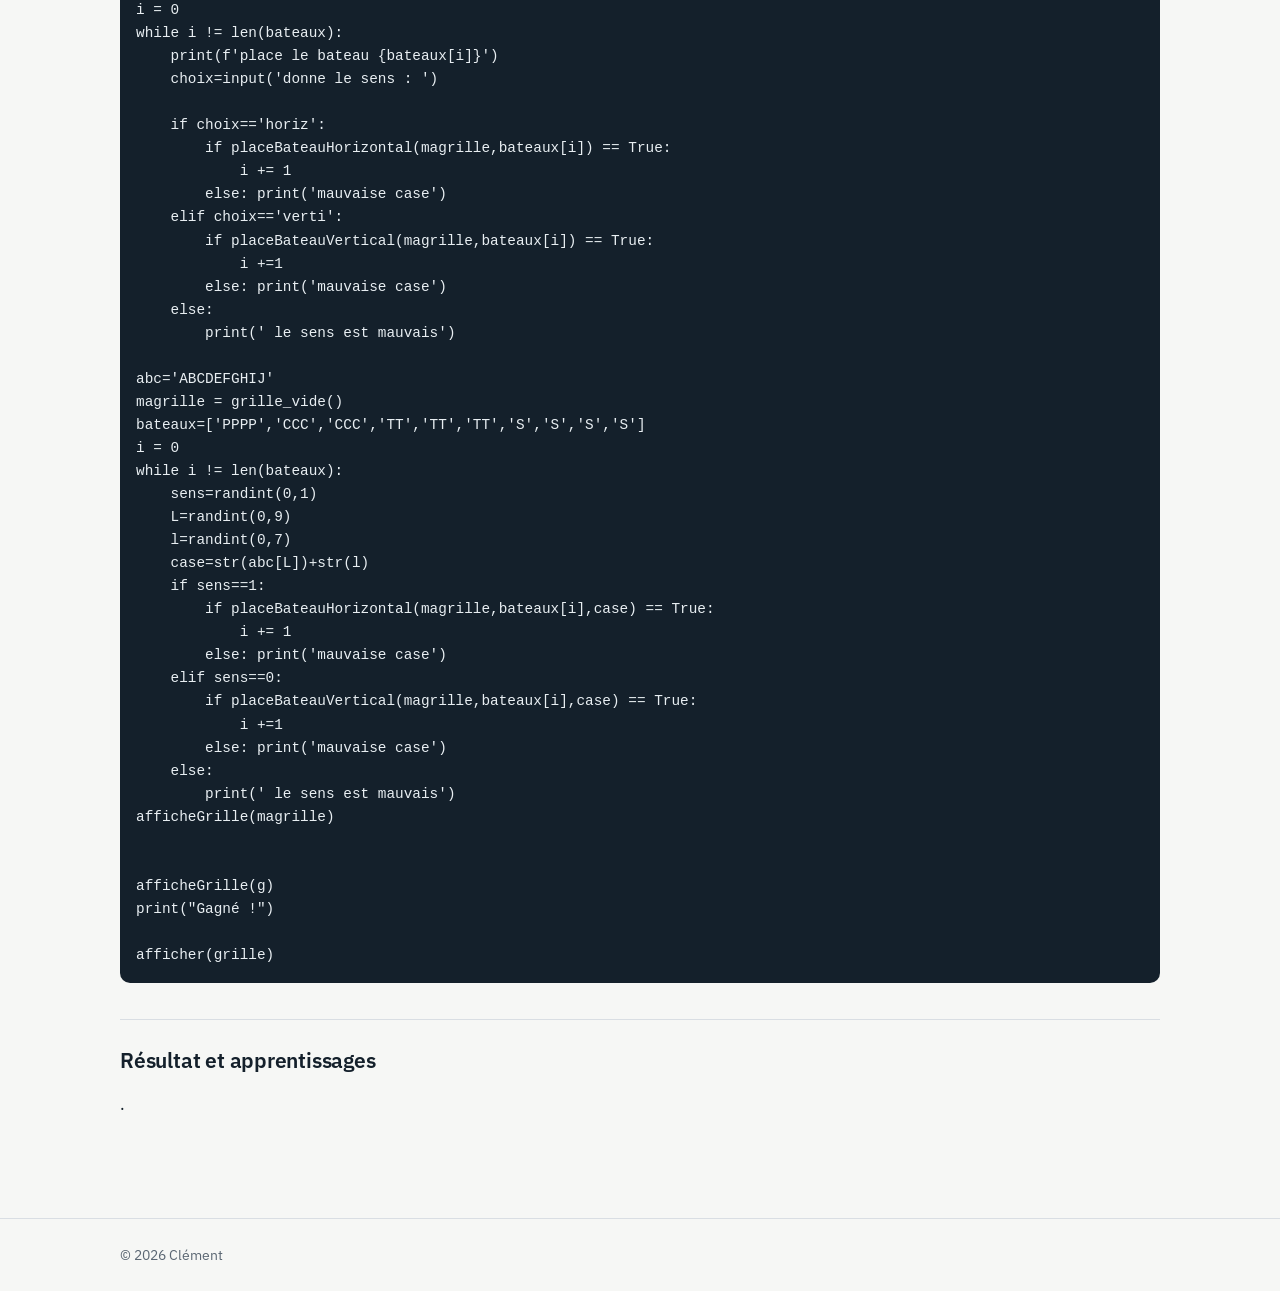
==== commit 32f27937: "Normalement le site est fini plus qu'a remplir" ====
--- a/projet-bataille-navale.html
+++ b/projet-bataille-navale.html
@@ -287,4 +287,4 @@
 
 <script src="script.js"></script>
 </body>
-</html>
+</html>
--- a/style.css
+++ b/style.css
@@ -3,6 +3,7 @@
   --paper:#F6F7F5; --card:#FFFFFF; --ink:#14202B; --muted:#5B6773;
   --line:#D9DEE3; --accent:#0F6E8C; --accent-soft:#E3F0F4;
   --maxw:1040px; --gutter:1.25rem;
+  --track:#CBD3DA; --header-bg:rgba(246,247,245,.94); --code-bg:#14202B; --on-accent:#FFFFFF;
 }
 *{box-sizing:border-box}
 html{-webkit-text-size-adjust:100%}
@@ -18,7 +19,7 @@
 html[lang="en"] .fr{display:none}
 
 /* ===== En-tête ===== */
-header{position:sticky;top:0;z-index:10;background:rgba(246,247,245,.94);
+header{position:sticky;top:0;z-index:10;background:var(--header-bg);
   backdrop-filter:blur(6px);border-bottom:1px solid var(--line)}
 .bar{display:flex;align-items:center;gap:1rem;padding-block:.75rem}
 .logo{font-weight:600;text-decoration:none;color:var(--ink)}
@@ -36,15 +37,18 @@
 .btns{display:flex;flex-wrap:wrap;gap:.75rem}
 .btn{display:inline-block;padding:.65rem 1.2rem;border-radius:8px;text-decoration:none;font-weight:500;
   border:1px solid var(--accent);color:var(--accent)}
-.btn.primary{background:var(--accent);color:#fff}
+.btn.primary{background:var(--accent);color:var(--on-accent)}
 .btn:hover{filter:brightness(.92)}
 .topo{width:100%;height:auto}
-.topo line{stroke:var(--line);stroke-width:2}
+.topo line{stroke:var(--line);stroke-width:2;transition:stroke .4s ease}
+.topo line.lit{stroke:var(--accent)}
 .topo circle.n{fill:var(--card);stroke:var(--accent);stroke-width:2.5}
 .topo circle.hub{fill:var(--accent)}
-.topo .packet{fill:var(--accent);offset-path:path("M50 60 L180 120 L250 180");
-  animation:go 3.2s ease-in-out infinite}
-@keyframes go{from{offset-distance:0%}to{offset-distance:100%}}
+/* les paquets sont déplacés au hasard par script.js (invisibles tant que le script n'a pas démarré) */
+.topo .packet{fill:var(--accent);opacity:0;transition:opacity .3s ease}
+.topo .ping{fill:none;stroke:var(--accent);stroke-width:2;transform-box:fill-box;transform-origin:center;
+  pointer-events:none;animation:ping .9s ease-out forwards}
+@keyframes ping{from{transform:scale(1);opacity:.7}to{transform:scale(2.6);opacity:0}}
 
 /* ===== Sections ===== */
 section{padding:3.5rem 0;border-top:1px solid var(--line)}
@@ -60,7 +64,7 @@
 .legend{margin:-.75rem 0 1.5rem;color:var(--muted);font-size:.95rem}
 /* 5 points de niveau : --lvl (0 à 5) est défini dans le HTML */
 .dots{display:block;width:5.5rem;height:.6rem;
-  background:linear-gradient(to right,var(--accent) calc(var(--lvl) * 20%),#CBD3DA 0);
+  background:linear-gradient(to right,var(--accent) calc(var(--lvl) * 20%),var(--track) 0);
   -webkit-mask:radial-gradient(circle closest-side,#000 96%,transparent 100%) 0 0/20% 100% repeat-x;
   mask:radial-gradient(circle closest-side,#000 96%,transparent 100%) 0 0/20% 100% repeat-x}
 
@@ -78,6 +82,26 @@
 .contact ul{list-style:none;margin:0;padding:0;display:grid;gap:.75rem}
 .contact li{overflow-wrap:anywhere}
 footer{border-top:1px solid var(--line);padding:1.5rem 0;color:var(--muted);font-size:.9rem}
+
+/* ===== Contact ===== */
+.contact-intro{margin:-.5rem 0 1.5rem;color:var(--muted);max-width:36rem}
+.contact-row{display:flex;flex-wrap:wrap;gap:1rem;align-items:stretch}
+.mail-card{flex:2 1 280px;display:flex;flex-direction:column;align-items:flex-start;gap:.65rem;
+  background:var(--accent-soft);border:1px solid var(--accent);border-radius:14px;padding:1.25rem 1.5rem}
+.mail-label{display:flex;align-items:center;gap:.5rem;color:var(--muted);font-size:.95rem}
+.mail-addr{font-size:clamp(1.1rem,4.8vw,1.6rem);font-weight:600;line-height:1.3;overflow-wrap:anywhere;
+  text-decoration:none;color:var(--accent)}
+.mail-addr:hover{text-decoration:underline;text-underline-offset:4px}
+.copy{position:relative;overflow:hidden;font:inherit;font-size:.9rem;font-weight:500;cursor:pointer;
+  color:var(--accent);background:var(--card);border:1px solid var(--accent);border-radius:999px;padding:.4rem 1.1rem;
+  -webkit-tap-highlight-color:transparent;transition:background-color .2s,color .2s,transform .15s}
+.copy:active{transform:scale(.96)}
+.copy .done{display:none}
+.copy.copied{background:var(--accent);color:var(--on-accent)}
+.copy.copied .lbl{display:none}
+.copy.copied .done{display:inline}
+.btn.linkedin{flex:1 1 220px;display:flex;align-items:center;justify-content:center;gap:.65rem;
+  background:#0A66C2;border-color:#0A66C2;color:#fff;font-size:1.05rem;border-radius:14px;padding:1.25rem 1.5rem}
 
 /* ===== Mobile ===== */
 @media (max-width:760px){
@@ -102,6 +126,8 @@
   section{padding:2.5rem 0}
   h2{font-size:1.4rem;margin-bottom:1.25rem}
   .project{padding:1.2rem}
+  .mail-card{padding:1.1rem}
+  .btn.linkedin{padding:1.05rem}
 }
 /* ===== Page détail d'un projet ===== */
 .detail{padding-block:3rem 4rem}
@@ -112,7 +138,7 @@
 .block h2{font-size:1.3rem;margin:0 0 .75rem}
 .block p,.block ul{max-width:42rem;margin:0 0 1rem}
 .block ul{padding-left:1.25rem}
-.code{margin:0 0 1rem;border-radius:10px;overflow:hidden;background:#14202B}
+.code{margin:0 0 1rem;border-radius:10px;overflow:hidden;background:var(--code-bg)}
 .code figcaption{padding:.5rem 1rem;font-size:.85rem;color:#B8C4CE;border-bottom:1px solid #2A3846}
 .code pre{margin:0;padding:1rem;overflow-x:auto;color:#E8EEF2;
   font:400 .9rem/1.6 ui-monospace,SFMono-Regular,Menlo,Consolas,monospace;tab-size:4}
@@ -125,7 +151,7 @@
 .btn:active,#lang:active{transform:scale(.96);box-shadow:none}
 .ripple{position:absolute;border-radius:50%;background:currentColor;opacity:.25;
   transform:scale(0);animation:ripple .55s ease-out;pointer-events:none}
-.btn.primary .ripple{background:#fff;opacity:.4}
+.btn.primary .ripple{background:var(--on-accent);opacity:.4}
 @keyframes ripple{to{transform:scale(1);opacity:0}}
 #lang.flip{animation:flip .4s ease}
 @keyframes flip{0%{transform:rotateX(0)}50%{transform:rotateX(90deg)}100%{transform:rotateX(0)}}
@@ -143,4 +169,4 @@
   .ripple{display:none}
   #lang.flip,body.swap main{animation:none}
 }
-@media (prefers-reduced-motion:reduce){.topo .packet{animation:none;offset-distance:50%}}+
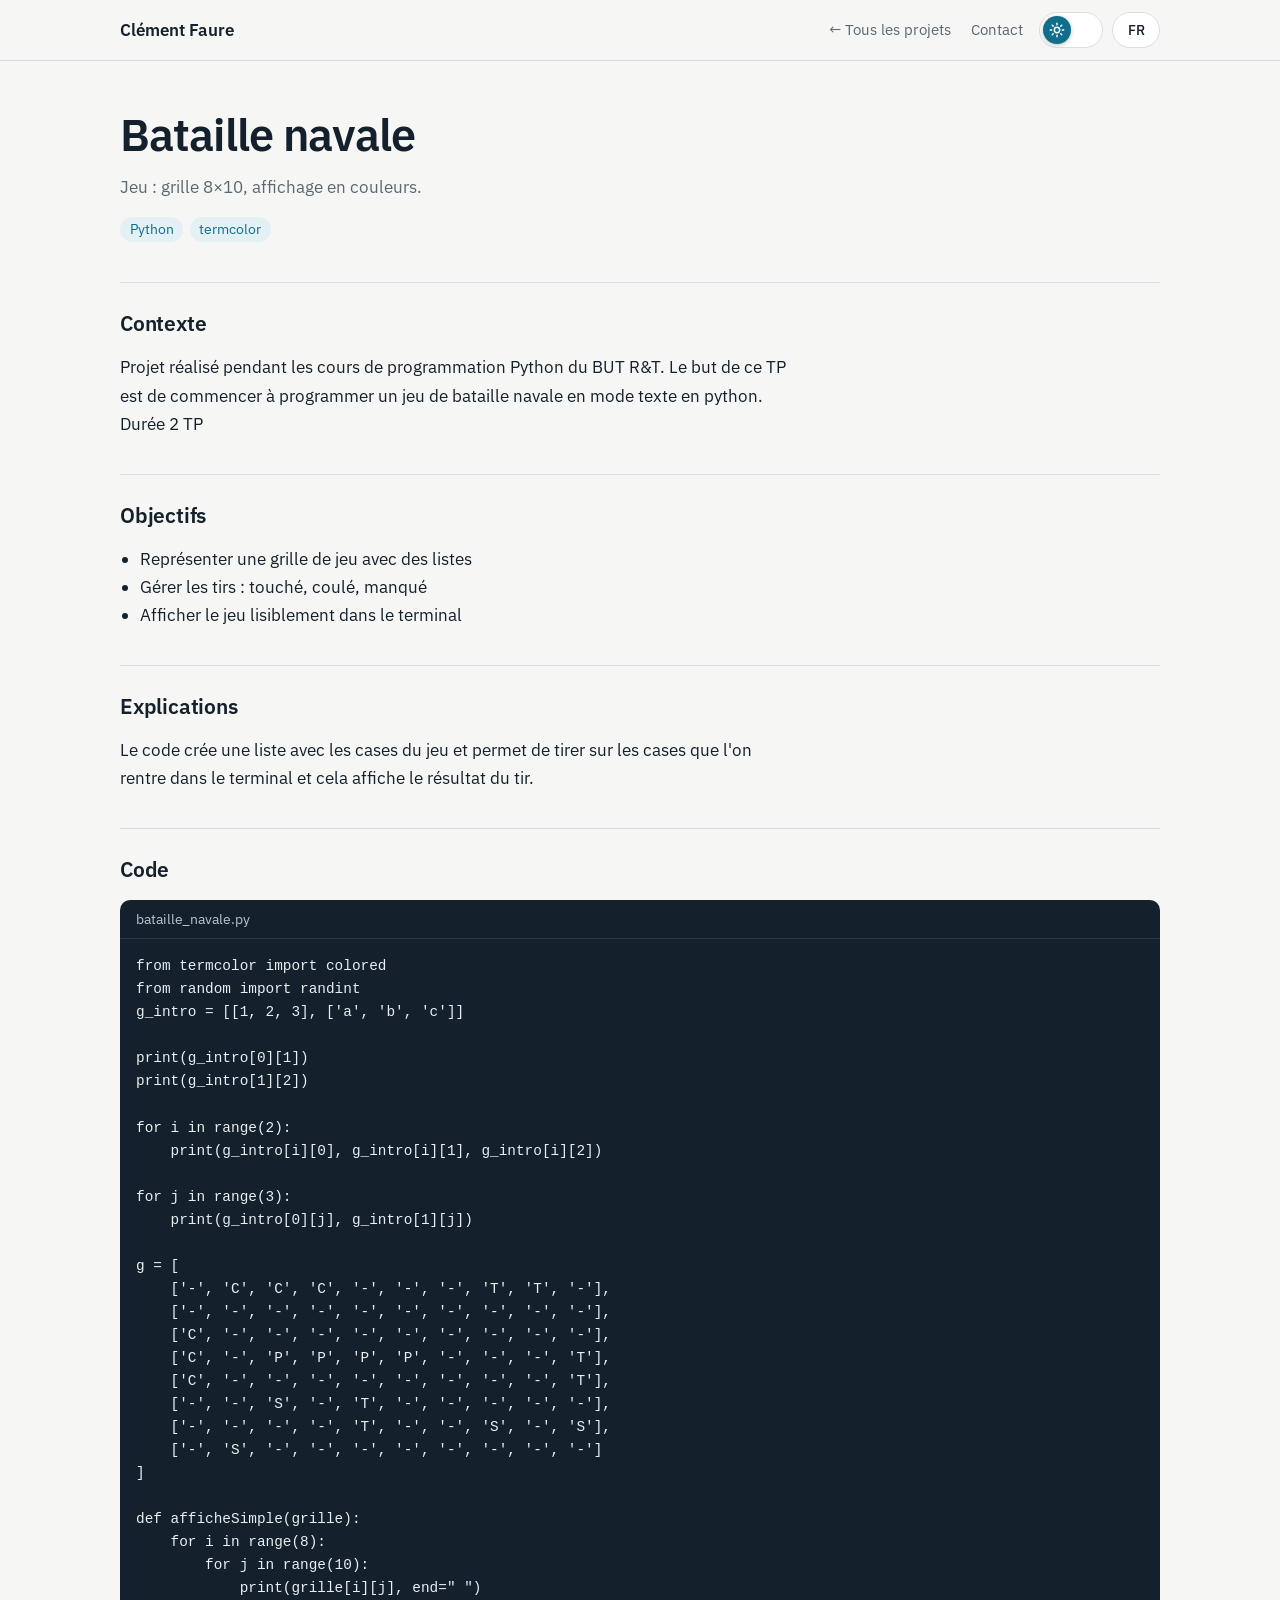
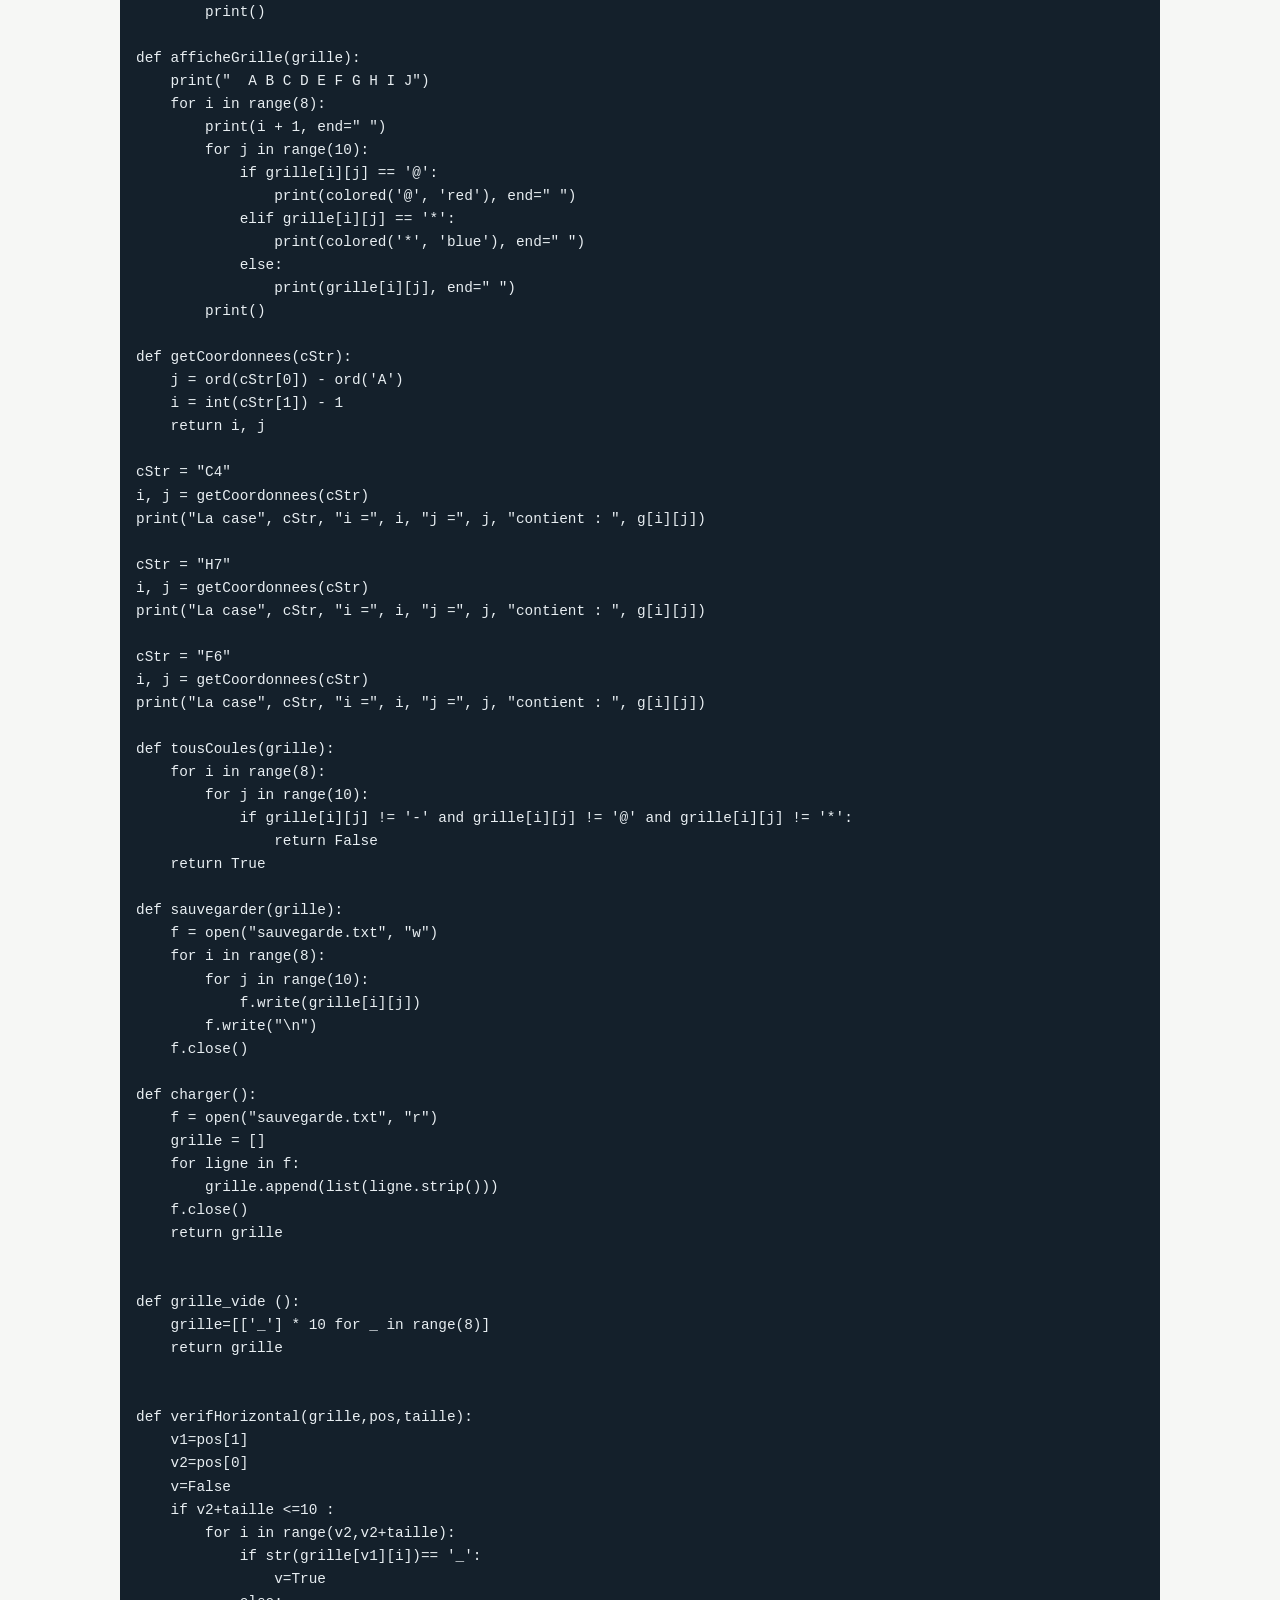
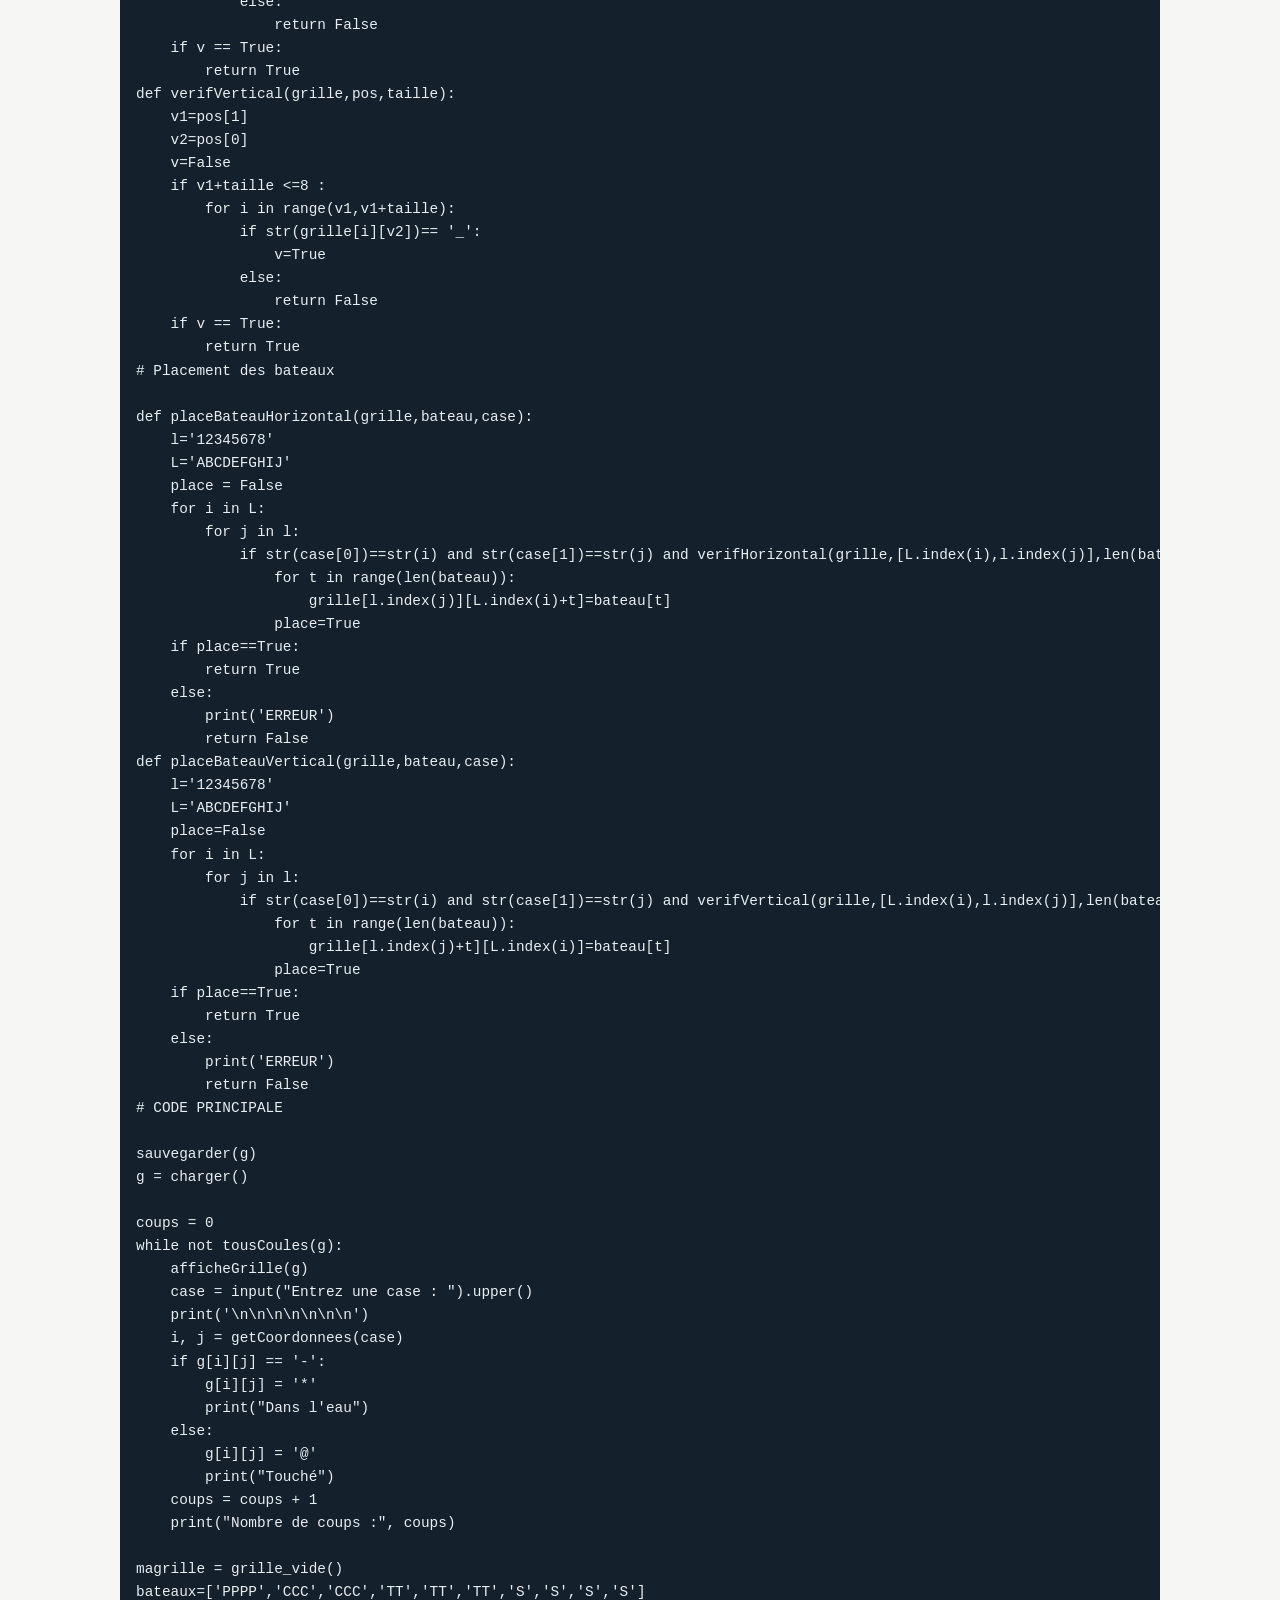
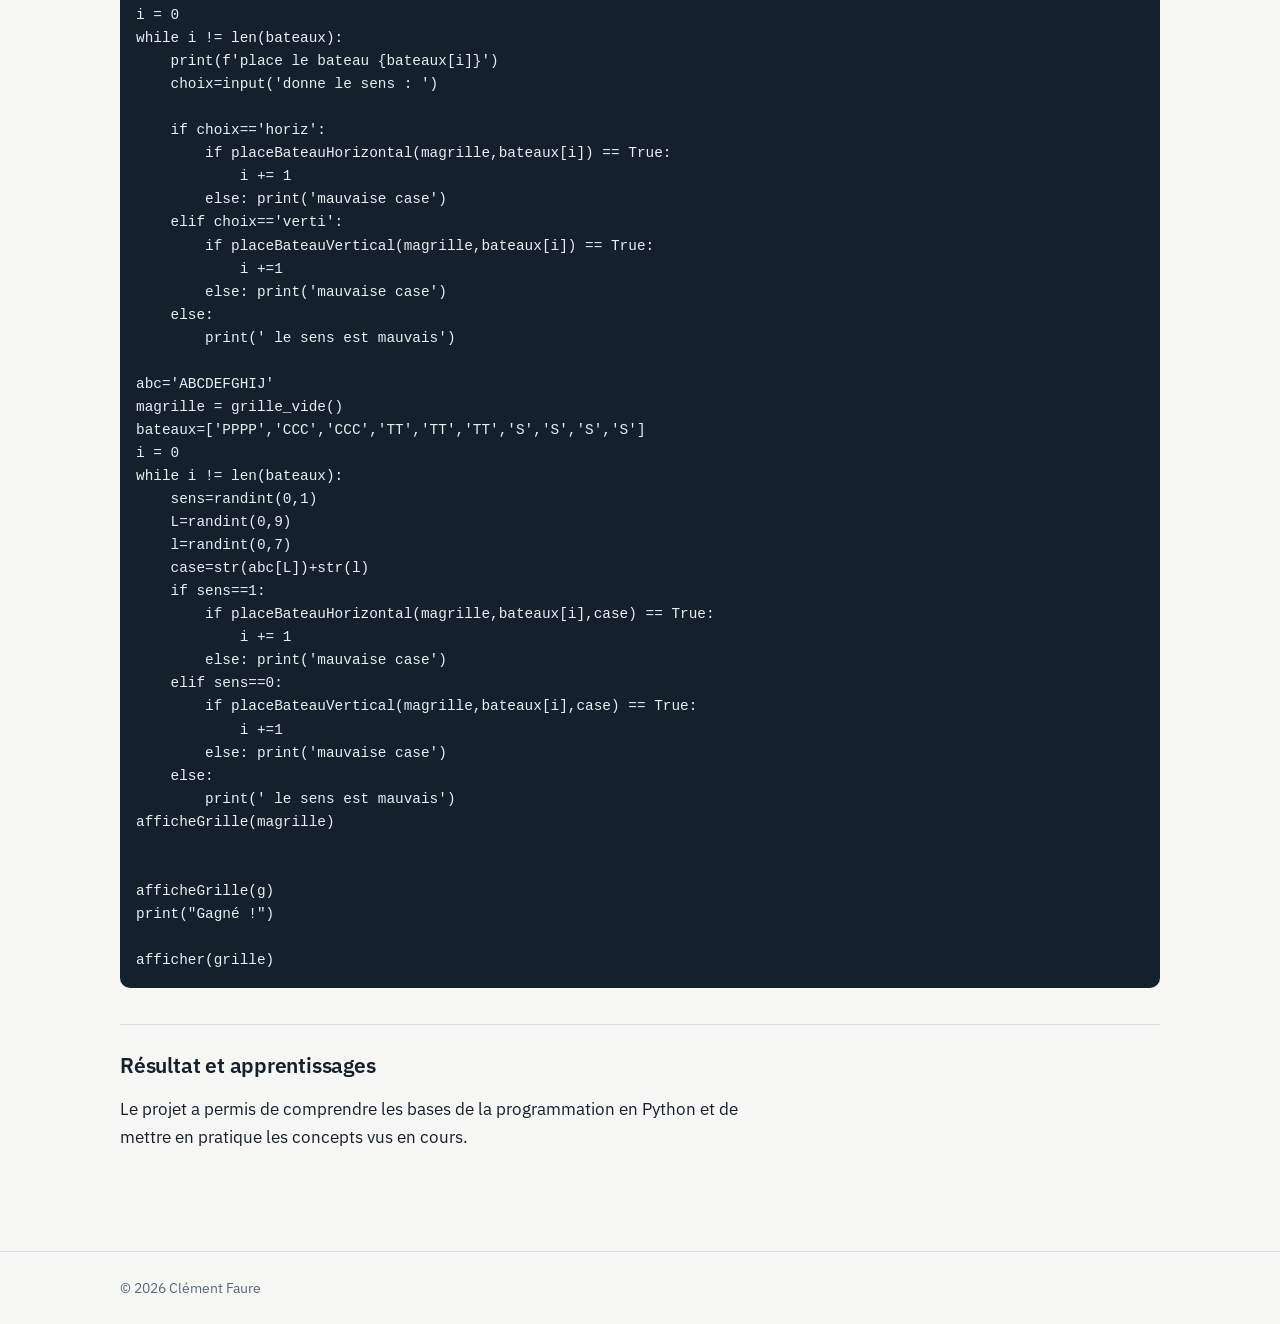
==== commit 5d5af9ff: "Revise project details for Battleship game Updated project description and explanations for the Batt" ====
--- a/projet-bataille-navale.html
+++ b/projet-bataille-navale.html
@@ -30,8 +30,8 @@
 
   <div class="block">
     <h2><span class="fr">Contexte</span><span class="en">Context</span></h2>
-    <p class="fr">Projet réalisé pendant les cours de programmation Python du BUT R&amp;T. Écris ici le sujet donné et la durée du projet.</p>
-    <p class="en">Project built during the Python programming classes of the BUT R&amp;T. Write the assignment and duration here.</p>
+    <p class="fr">Projet réalisé pendant les cours de programmation Python du BUT R&amp;T. Le but de ce TP est de commencer à programmer un jeu de bataille navale en mode texte en python. Durée 2 TP </p>
+    <p class="en">Project built during the Python programming classes of the BUT R&amp;T. The goal of this lab exercise is to begin programming a text-based Battleship game in Python. Duration: 2 TP  .</p>
   </div>
 
   <div class="block">
@@ -50,8 +50,8 @@
 
   <div class="block">
     <h2><span class="fr">Explications</span><span class="en">How it works</span></h2>
-    <p class="fr">Explique ici comment fonctionne ton programme : structure des données, fonctions principales, difficultés rencontrées.</p>
-    <p class="en">Explain here how your program works: data structures, main functions, difficulties you faced.</p>
+    <p class="fr">Le code crée une liste avec les cases du jeu et permet de tirer sur les cases que l'on rentre dans le terminal et cela affiche le résultat du tir.</p>
+    <p class="en">The code creates a list with the game cells and allows shooting on the cells entered in the terminal, displaying the result of the shot.</p>
     <!-- Pour ajouter une capture d’écran : <img src="images/capture.png" alt="Description"> -->
   </div>
 
@@ -61,8 +61,7 @@
          Si ton code contient &lt; ou &amp;, écris &amp;lt; et &amp;amp; à la place. -->
     <figure class="code">
       <figcaption>bataille_navale.py</figcaption>
-      <pre><code># Exemple à remplacer par ton code
-from termcolor import colored
+      <pre><code>from termcolor import colored
 from random import randint
 g_intro = [[1, 2, 3], ['a', 'b', 'c']]
 
@@ -276,15 +275,15 @@
 
   <div class="block">
     <h2><span class="fr">Résultat et apprentissages</span><span class="en">Result and lessons learned</span></h2>
-    <p class="fr">.</p>
-    <p class="en">Describe what you learned and how the project could evolve (playing against the computer, difficulty levels…).</p>
+    <p class="fr">Le projet a permis de comprendre les bases de la programmation en Python et de mettre en pratique les concepts vus en cours.</p>
+    <p class="en">The project allowed me to understand the basics of Python programming and apply the concepts learned in class.</p>
   </div>
 </main>
 
 <footer>
-  <div class="wrap">© <span id="year"></span> Clément</div>
+  <div class="wrap">© <span id="year"></span> Clément Faure</div>
 </footer>
 
 <script src="script.js"></script>
 </body>
-</html>+</html>
